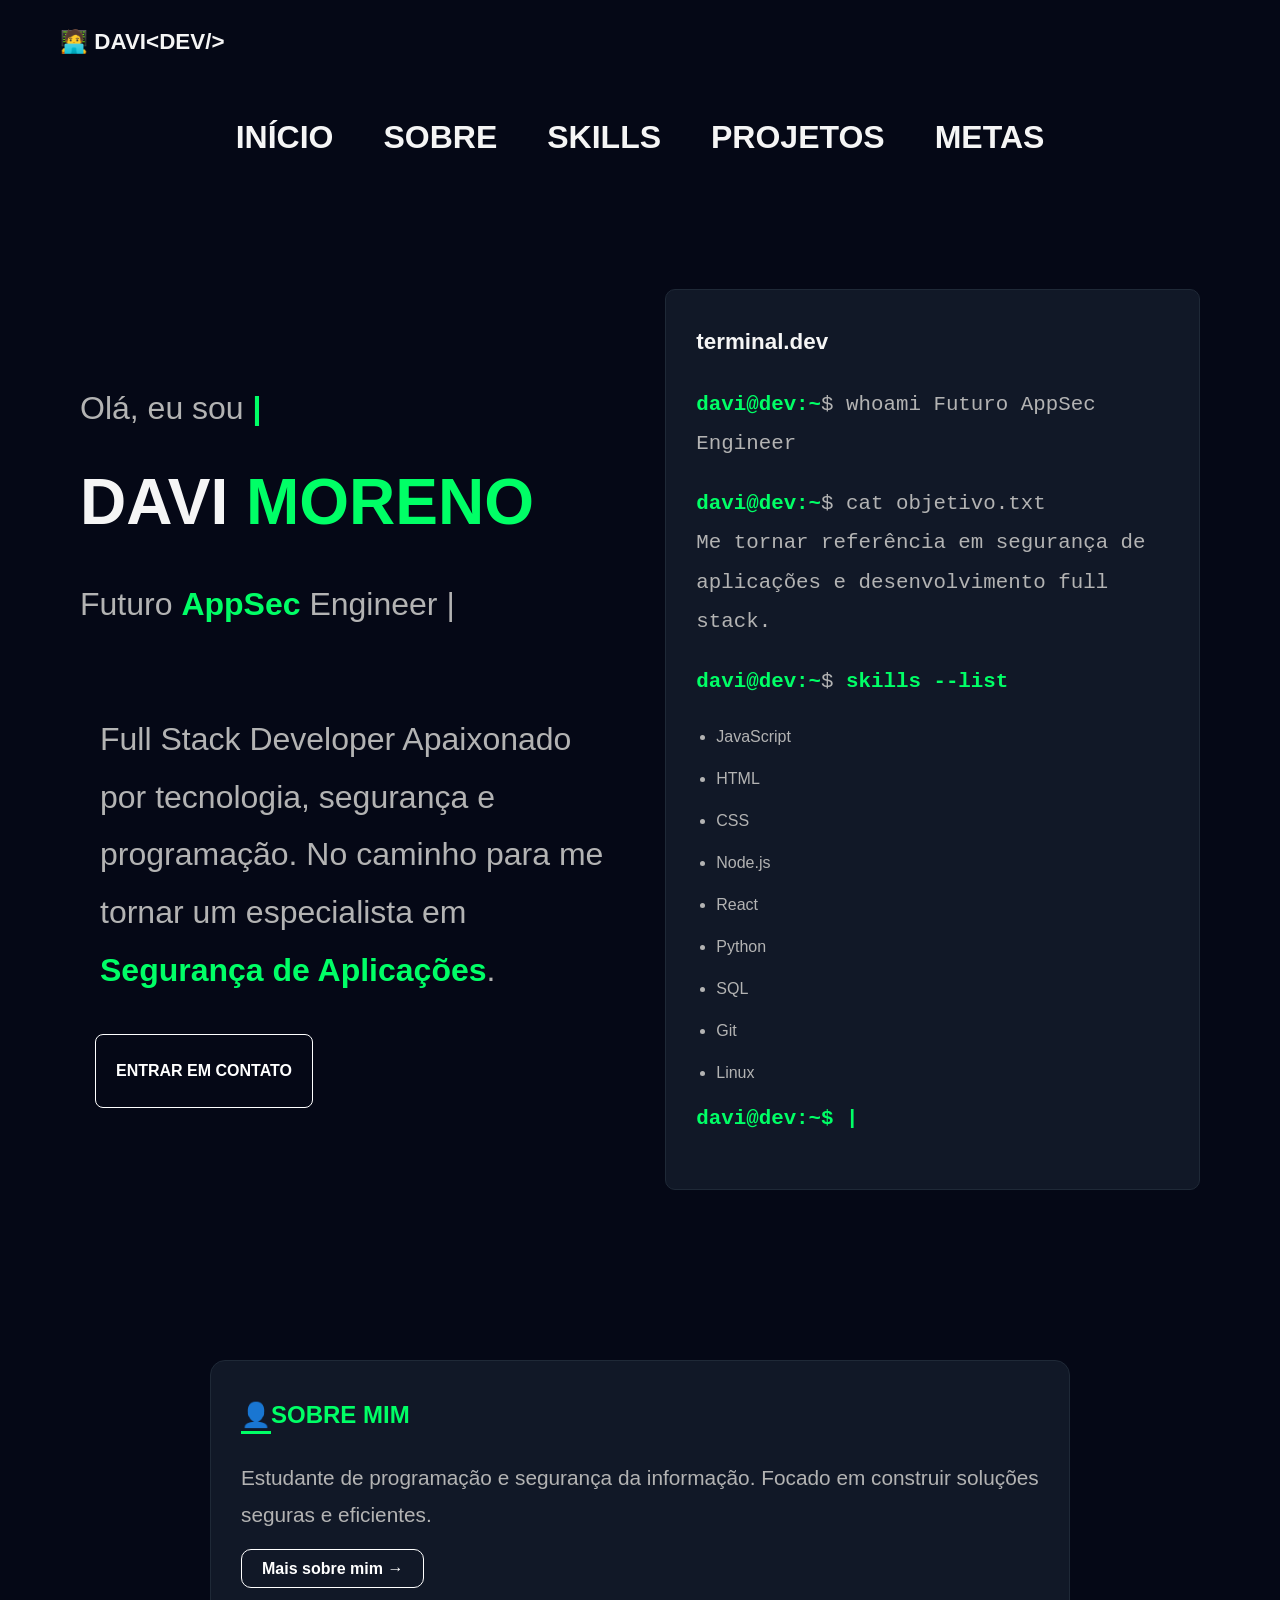
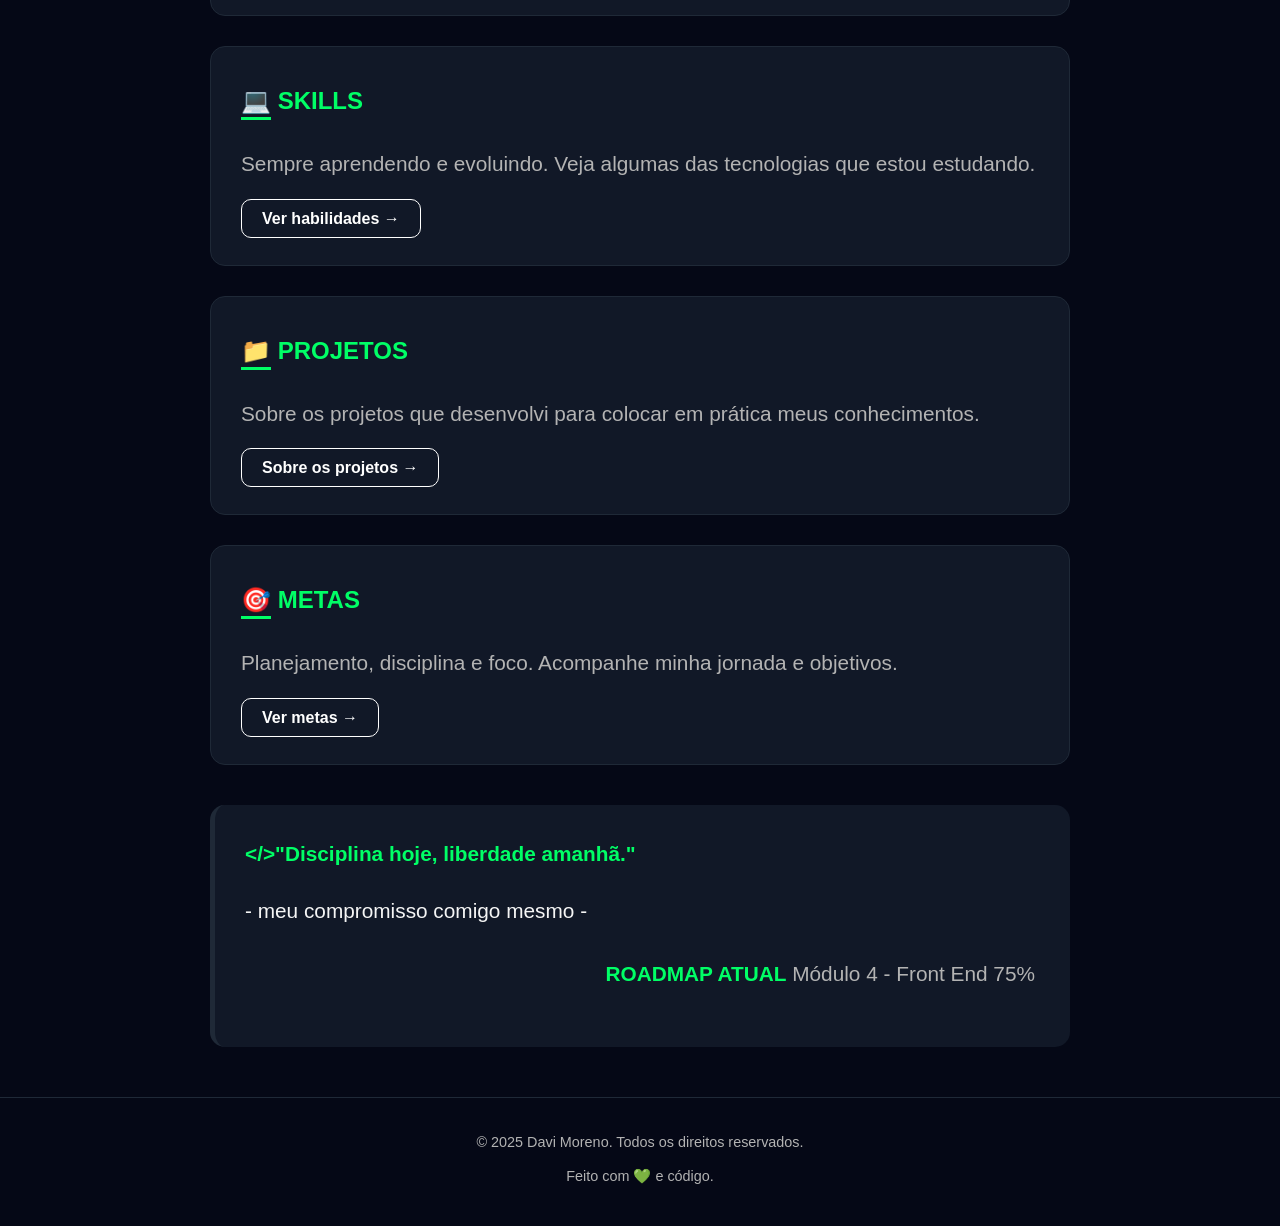
==== pages/index.html @ eac209fa "pagina para telas grandes em 80%" ====
<!DOCTYPE html>
<html lang="pt-br">

<head>
    <meta charset="UTF-8">
    <meta name="viewport" content="width=device-width, initial-scale=1.0">
    <title>Meu Site Pessoal | Davi Moreno</title>


    <link rel="stylesheet" href="../style/styles.css">
    <link rel="stylesheet" href="../style/index.css">
    <link rel="stylesheet" href="../style/media-querys.css">


</head>

<body>
    <header>
        <h3 id="txt-canto"> 🧑‍💻 DAVI&lt;DEV/&gt;</h3>

        <nav id="menu">
            <a href="#inicio">INÍCIO</a>
            <a href="#sobre">SOBRE</a>
            <a href="#skills">SKILLS</a>
            <a href="#projetos">PROJETOS</a>
            <a href="#metas">METAS</a>

        </nav>

        <div class="hero">

            <section id="apresentacao">
                <p class="para2">Olá, eu sou <span class="cursor">|</span></p>
                <h1>DAVI <strong>MORENO</strong></h1>

                <p class="para3">Futuro <strong>AppSec</strong> Engineer |</p>

                <p class="subtitulo"> <br> Full Stack Developer Apaixonado por tecnologia, segurança e programação.
                    No caminho para me tornar um especialista em
                    <strong>Segurança de Aplicações</strong>.
                </p>

                <a href="contato.html" id="btn-contato" class="btn">ENTRAR EM CONTATO</a>

            </section>



            <section id="terminal">

                <h3 id="inicio">terminal.dev</h3>


                <p>
                    <strong>davi@dev:~</strong>$ whoami
                    Futuro AppSec Engineer
                </p>


                <p>
                    <strong>davi@dev:~</strong>$ cat objetivo.txt
                    <br>
                    Me tornar referência em segurança de aplicações
                    e desenvolvimento full stack.
                </p>


                <p>
                    <strong>davi@dev:~</strong>$<strong> skills --list</strong>
                </p>
                <ul>

                    <li> JavaScript</li>
                    <li>HTML</li>
                    <li>CSS</li>
                    <li>Node.js</li>
                    <li>React</li>
                    <li>Python</li>
                    <li>SQL</li>
                    <li>Git</li>
                    <li>Linux</li>

                </ul>

                <p>
                    <strong>davi@dev:~$ </strong><span class="cursor">|</span>
                </p>

            </section>

        </div>

    </header>

    <main>
        <section class="cards" id="sobre">
            <h2> <span class="emoji">👤</span>SOBRE MIM</h2>

            <p>
                Estudante de programação e
                segurança da informação.
                Focado em construir soluções
                seguras e eficientes.
            </p>

            <a href="sobre-mim.html">Mais sobre mim →</a>

        </section>


        <section class="cards" id="skills">
            <h2> <span class="emoji">💻</span> SKILLS</h2>

            <p>
                Sempre aprendendo e evoluindo.
                Veja algumas das tecnologias
                que estou estudando.
            </p>

            <a href="habilidades.html">Ver habilidades →</a>

        </section>


        <section class="cards" id="projetos">
            <h2> <span class="emoji">📁</span> PROJETOS</h2>

            <p>
                Sobre os projetos que desenvolvi para
                colocar em prática meus
                conhecimentos.
            </p>

            <a href="projetos.html">Sobre os projetos →</a>

        </section>


        <section class="cards" id="metas">
            <h2> <span class="emoji">🎯</span> METAS</h2>

            <p>
                Planejamento, disciplina e foco.
                Acompanhe minha jornada
                e objetivos.
            </p>

            <a href="metas.html">Ver metas →</a>
        </section>


        <aside>
            <p>
                <strong> &lt;/&gt;"Disciplina hoje, liberdade amanhã."</strong> <br>
            </p>

            <p>
                - meu compromisso comigo mesmo -
            </p>

            <p class="direita">
                <strong>ROADMAP ATUAL</strong>
                Módulo 4 - Front End
                75%
            </p>
        </aside>

    </main>

    <footer>


        <p>© 2025 Davi Moreno. Todos os direitos reservados.</p>

        <p>Feito com 💚 e código.</p>

    </footer>

    <script src="script.js"></script>
</body>

</html>
---- style/styles.css ----
@charset "UTF-8";



:root {

    --bg-main: #050816;
    --bg-secondary: #0D1117;
    --card-bg: #111827;

    --green-primary: #00FF66;
    --green-hover: #39FF14;
    --green-soft: #00CC55;

    --text-white: #F5F5F5;
    --text-gray: #B3B3B3;
    --text-dark: #6B7280;

    --border-color: #1F2937;

    --font-title: 'Orbitron', sans-serif;
    --font-terminal: 'Share Tech Mono', monospace;
    --font-default: Arial, Helvetica, sans-serif;

}

* {
    margin: 0;
    padding: 0;
    box-sizing: border-box;
}

header {
    padding: 20px;
    max-width: 1200px;
    margin: 0 auto;
}

body {
  
    background-color: var(--bg-main);
    color: var(--text-white);
    font-family: var(--font-default);
    line-height: 2;

}

h3{
    margin-bottom:20px;
    font-size:1.4rem;
}

nav {
    display: flex;
    justify-content: center;
    gap: 50px;
    margin: 40px 0;
    flex-wrap: wrap;
}

nav a {
    font-family: var(--font-title);
    text-decoration: none;
    color: var(--text-white);
    font-weight: bold;
    font-size: 2rem;
    transition: .3s;
}

nav a:hover {
    color: white;

    text-decoration: underline;
    text-underline-offset: 8px;
    text-decoration-thickness: 3px;
    text-decoration-color: var(--green-primary);
}




p {
    font-size: 1.3em;
}

header p {
    color: var(--text-gray);
    font-size: 1.3em;

    margin-bottom: 20px;
}

header h1 {
    font-family: var(--font-title);
    font-size: 4em;
    color: var(--text-white);
}

header strong {
    color: var(--green-primary);
}

#txt-canto:hover {
    color: var(--green-primary);
}

#menu-btn {
    display: none;

    background: none;
    border: none;

    color: var(--text-white);
    font-size: 2rem;

    cursor: pointer;
}

.cards {
  
    background-color: var(--card-bg);
    border: 1px solid var(--border-color);
    border-radius: 15px;
    padding: 30px;
    margin-bottom: 30px;
    transition: 0.3s;
}

.cards:hover {
    box-shadow: 0 0 15px rgba(0, 255, 102, 0.3);
}

.pg2 {
    color: var(--green-primary);
}

.listapg2 {
    color: var(--text-gray);
    padding-left: 20px;
    font-size: 1.1em;
}

.lista-projetos {
    padding-left: 0px;
    font-size: 1.1em;
    list-style-type: none;
}

.lista-projetos li::before {
    content: "✓";
    color: var(--green-primary);
    margin-right: 10px;
}


.il-lista {
    padding-left: 0px;
    font-size: 1.1em;
    list-style-type: none;
}

.il-lista li::before {
    content: "⏳";
    color: var(--green-primary);
    margin-right: 0px;
}

.subtitulo {
    color: var(--text-gray);
    font-size: 1.5em;
}

.emoji {

    text-decoration: underline;

    text-underline-offset: 8px;
    text-decoration-thickness: 3px;
    text-decoration-color: var(--green-primary);
}

.direita {
    text-align: right;
    color: var(--text-gray);
    padding: 5px;
}

.btn {
    padding: 14px 30px;
    margin-bottom: 20px;

    border: none;
    border-radius: 8px;
    text-decoration: none;

    background-color: transparent;
    color: white;
    border: 1px solid white;
    font-weight: bold;
    cursor: pointer;
    transition: 0.3s;
    display: inline-block;
}

.cursor {
    color: var(--green-primary);
    font-weight: bolder;
}

.btn:hover {
    transform: translateY(-5px);

    box-shadow: 0 0 15px var(--green-primary);

    color: var(--green-primary);
}

.grafico {
    margin-bottom: 25px;
}

.grafico p {
    display: flex;
    justify-content: space-between;
    margin-bottom: 8px;
}

.barrahtml {

    width: 100%;

    height: 12px;

    background-color: #1F2937;

    border-radius: 20px;

    overflow: hidden;
}

.barrajs {

    width: 100%;

    height: 12px;

    background-color: #1F2937;

    border-radius: 20px;

    overflow: hidden;
}

.barragit {

    width: 100%;

    height: 12px;

    background-color: #1F2937;

    border-radius: 20px;

    overflow: hidden;
}

.barracss {

    width: 100%;

    height: 12px;

    background-color: #1F2937;

    border-radius: 20px;

    overflow: hidden;
}

.barrahtml-progresso {

    height: 100%;

    background-color: var(--green-primary);

    border-radius: 20px;

    width: 70%;
}

.barrajs-progresso {

    height: 100%;

    background-color: var(--green-primary);

    border-radius: 20px;

    width: 15%;
}

.barragit-progresso {

    height: 100%;

    background-color: var(--green-primary);

    border-radius: 20px;

    width: 35%;
}

.barracss-progresso {

    height: 100%;

    background-color: var(--green-primary);

    border-radius: 20px;

    width: 60%;
}

.number {
    color: var(--text-white);

}


section h2 {
    font-family: var(--font-title);
    color: var(--green-primary);
    margin-bottom: 20px;
}

section p {
    color: var(--text-gray);
    margin-bottom: 20px;
    line-height: 1.8;
}

section a {
    color: white;
    text-decoration: none;
    font-weight: bold;
    transition: 0.3s;

    border: 1px solid var(--green-primary);
    padding: 10px 20px;
    border-radius: 10px;
    border-color: white;
}

section a:hover {
    background-color: var(--green-primary);
    color: var(--bg-main);
}

aside {
    background-color: var(--card-bg);
    border-left: 5px solid var(--border-color);
    border-radius: 15px;
    padding: 30px;
    margin-top: 40px;
}

aside p {
    margin-bottom: 20px;
    line-height: 1.8;
}

aside strong {
    color: var(--green-primary);
}

footer {

    text-align: center;

    padding: 30px;

    border-top: 1px solid var(--border-color);

    margin-top: 30px;
}

footer p {

    font-size: 0.9em;
    color: var(--text-gray);

    margin-bottom: 5px;
}

aside:hover {
    box-shadow: 0 0 15px rgba(0, 255, 102, 0.3);
}

main {
    max-width: 900px;
    margin: auto;
    padding: 20px;
}

img {
    max-width: 100%;
}
---- style/index.css ----
@charset "UTF-8";

* {
    margin: 0;
    padding: 0;
    box-sizing: border-box;
}


.para2 {
    margin: 0px;
    font-size: 2rem;
    padding: 0px;
}

.para3 {
    margin-top: 10px;

    font-size: 2rem;
    padding: 0px;
}

#apresentacao h1 {
    font-size: 4rem;
    padding: 0px;
}

.subtitulo {
    padding-left: 20px;
    margin-top: 0px;

    font-size: 2rem;
    color: var(--text-gray);

}

#btn-contato {
    padding: 20px;
    align-items: center;
    margin: 15px 0px 0px 15px;
}

.hero {
    max-width: 1200px;
    margin: 60px auto;
    padding: 20px;

    display: flex;
    justify-content: space-between;
    align-items: center;
    gap: 60px;
}

#apresentacao{
    flex:1;
}

#terminal{
    flex:0.9;
}


#terminal {
    position: block;
    background-color: var(--card-bg);
    border: 1px solid var(--border-color);

    border-radius: 10px;
    padding: 30px;

    margin-top: 40px;
    margin-bottom: 50px;

}

#terminal:hover {
    box-shadow: 0 0 15px rgba(0, 255, 102, 0.3);
}

#terminal p {
    font-family: var(--font-terminal);
    margin-bottom: 20px;
    line-height: 1.9;
}

#terminal strong {
    color: var(--green-primary);
}

#terminal ul {
    margin-left: 20px;
}

#terminal li {
    margin-bottom: 10px;

    color: var(--text-gray);
}
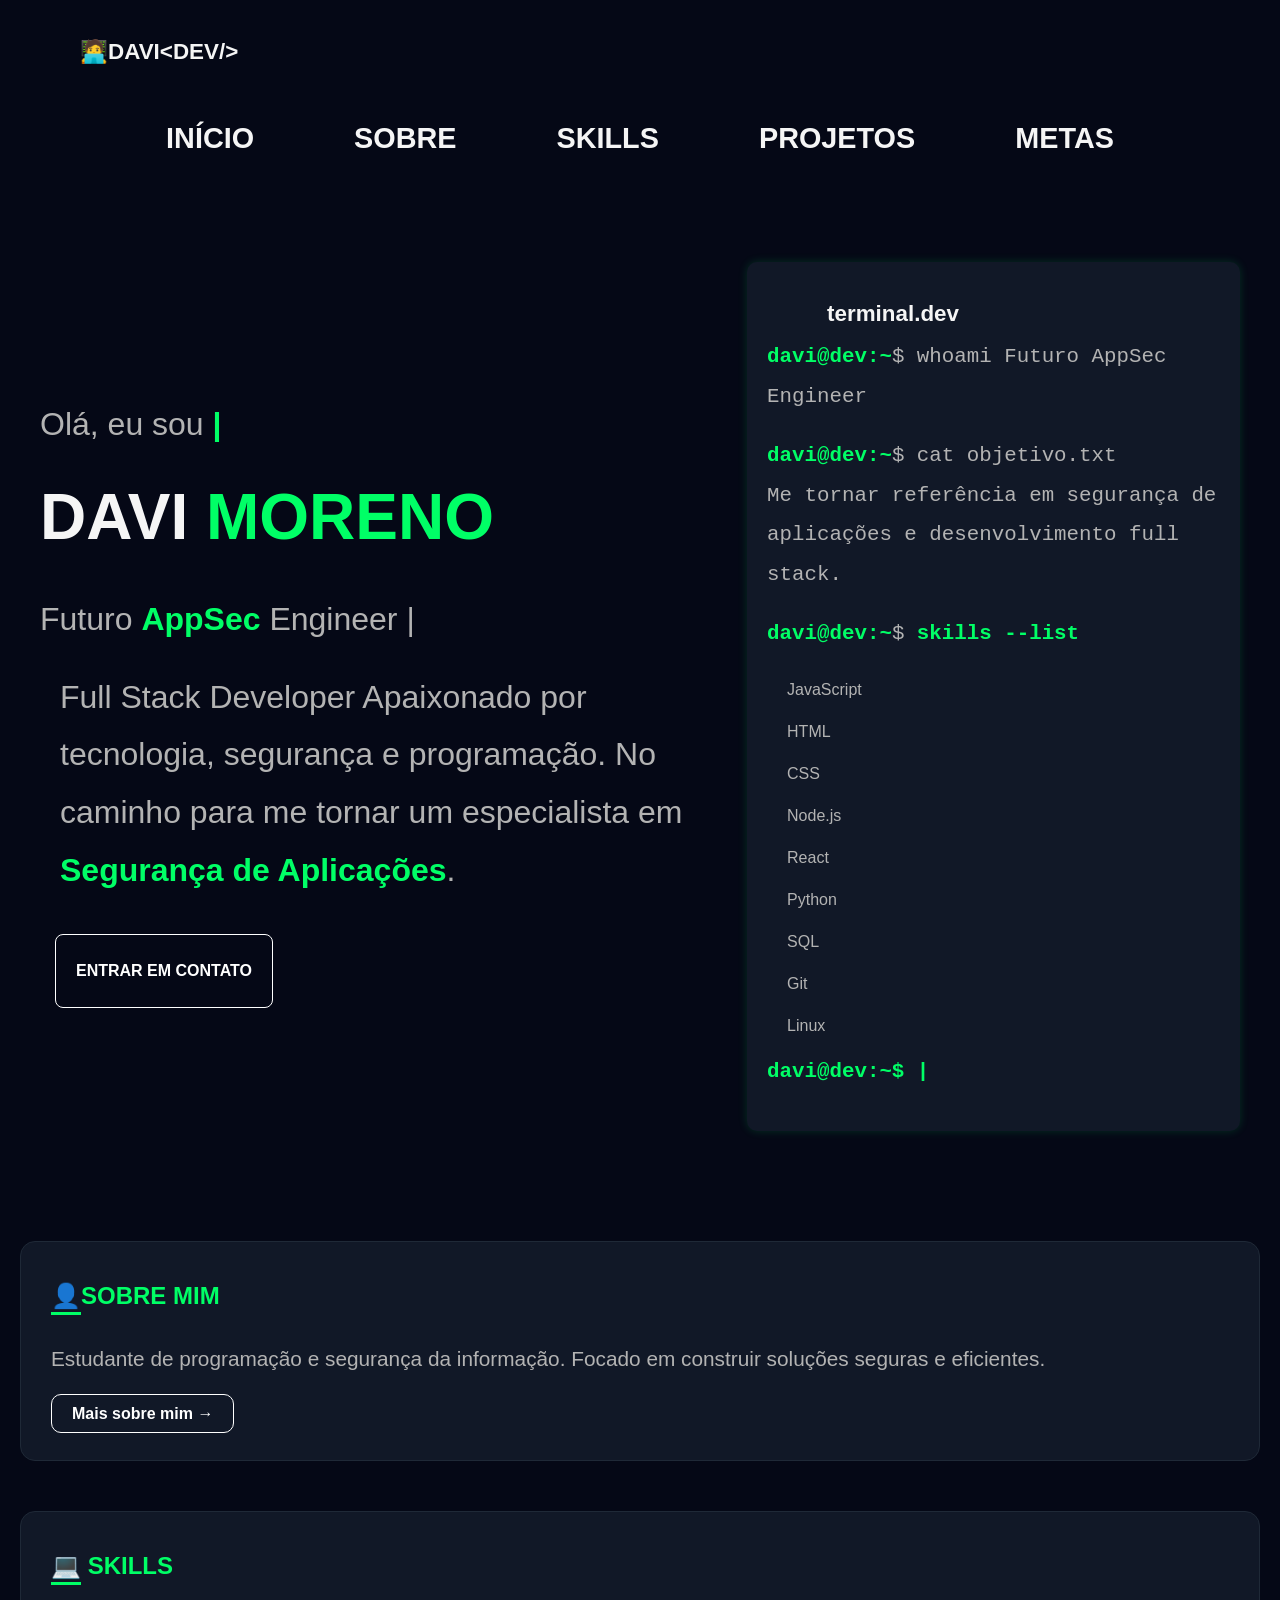
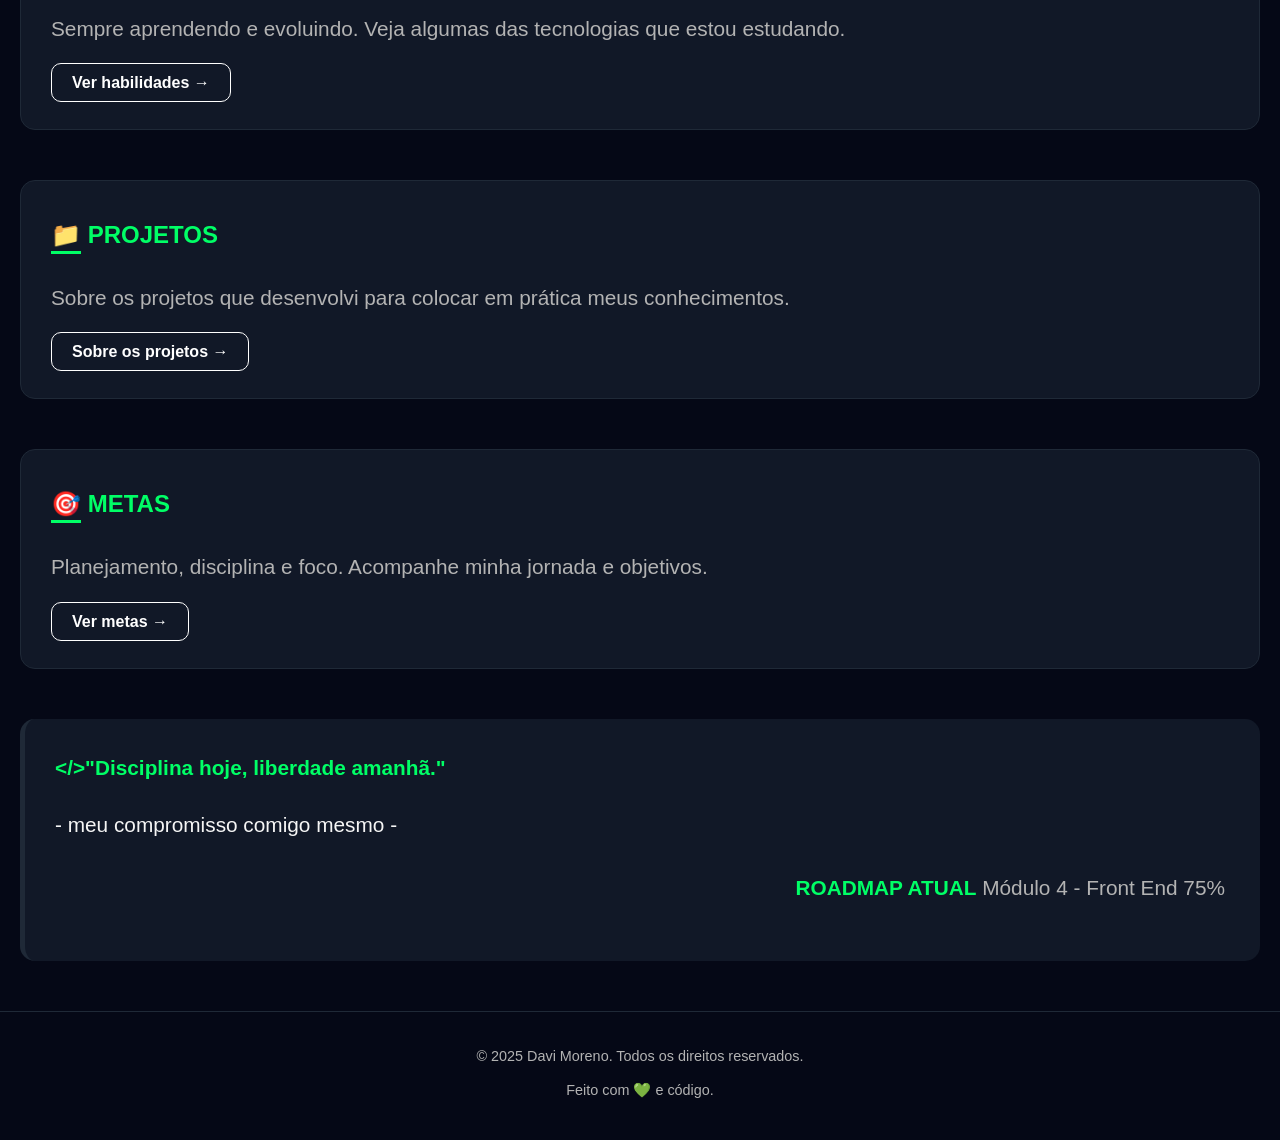
==== commit ad109408: "atualizações no css" ====
--- a/pages/index.html
+++ b/pages/index.html
@@ -16,7 +16,7 @@
 
 <body>
     <header>
-        <h3 id="txt-canto"> 🧑‍💻 DAVI&lt;DEV/&gt;</h3>
+        <h3 id="txt-canto">🧑‍💻DAVI&lt;DEV/&gt;</h3>
 
         <nav id="menu">
             <a href="#inicio">INÍCIO</a>
@@ -35,7 +35,7 @@
 
                 <p class="para3">Futuro <strong>AppSec</strong> Engineer |</p>
 
-                <p class="subtitulo"> <br> Full Stack Developer Apaixonado por tecnologia, segurança e programação.
+                <p class="subtitulo"> Full Stack Developer Apaixonado por tecnologia, segurança e programação.
                     No caminho para me tornar um especialista em
                     <strong>Segurança de Aplicações</strong>.
                 </p>
@@ -93,78 +93,78 @@
     </header>
 
     <main>
-        <section class="cards" id="sobre">
-            <h2> <span class="emoji">👤</span>SOBRE MIM</h2>
 
-            <p>
-                Estudante de programação e
-                segurança da informação.
-                Focado em construir soluções
-                seguras e eficientes.
-            </p>
+            <section class="cards" id="sobre">
+                <h2> <span class="emoji">👤</span>SOBRE MIM</h2>
 
-            <a href="sobre-mim.html">Mais sobre mim →</a>
+                <p>
+                    Estudante de programação e
+                    segurança da informação.
+                    Focado em construir soluções
+                    seguras e eficientes.
+                </p>
 
-        </section>
+                <a href="sobre-mim.html">Mais sobre mim →</a>
+
+            </section>
 
 
-        <section class="cards" id="skills">
-            <h2> <span class="emoji">💻</span> SKILLS</h2>
+            <section class="cards" id="skills">
+                <h2> <span class="emoji">💻</span> SKILLS</h2>
 
-            <p>
-                Sempre aprendendo e evoluindo.
-                Veja algumas das tecnologias
-                que estou estudando.
-            </p>
+                <p>
+                    Sempre aprendendo e evoluindo.
+                    Veja algumas das tecnologias
+                    que estou estudando.
+                </p>
 
-            <a href="habilidades.html">Ver habilidades →</a>
+                <a href="habilidades.html">Ver habilidades →</a>
 
-        </section>
+            </section>
 
 
-        <section class="cards" id="projetos">
-            <h2> <span class="emoji">📁</span> PROJETOS</h2>
+            <section class="cards" id="projetos">
+                <h2> <span class="emoji">📁</span> PROJETOS</h2>
 
-            <p>
-                Sobre os projetos que desenvolvi para
-                colocar em prática meus
-                conhecimentos.
-            </p>
+                <p>
+                    Sobre os projetos que desenvolvi para
+                    colocar em prática meus
+                    conhecimentos.
+                </p>
 
-            <a href="projetos.html">Sobre os projetos →</a>
+                <a href="projetos.html">Sobre os projetos →</a>
 
-        </section>
+            </section>
 
 
-        <section class="cards" id="metas">
-            <h2> <span class="emoji">🎯</span> METAS</h2>
+            <section class="cards" id="metas">
+                <h2> <span class="emoji">🎯</span> METAS</h2>
 
-            <p>
-                Planejamento, disciplina e foco.
-                Acompanhe minha jornada
-                e objetivos.
-            </p>
+                <p>
+                    Planejamento, disciplina e foco.
+                    Acompanhe minha jornada
+                    e objetivos.
+                </p>
 
-            <a href="metas.html">Ver metas →</a>
-        </section>
+                <a href="metas.html">Ver metas →</a>
+            </section>
 
 
-        <aside>
-            <p>
-                <strong> &lt;/&gt;"Disciplina hoje, liberdade amanhã."</strong> <br>
-            </p>
+            <aside>
+                <p>
+                    <strong> &lt;/&gt;"Disciplina hoje, liberdade amanhã."</strong> <br>
+                </p>
 
-            <p>
-                - meu compromisso comigo mesmo -
-            </p>
+                <p>
+                    - meu compromisso comigo mesmo -
+                </p>
 
-            <p class="direita">
-                <strong>ROADMAP ATUAL</strong>
-                Módulo 4 - Front End
-                75%
-            </p>
-        </aside>
-
+                <p class="direita">
+                    <strong>ROADMAP ATUAL</strong>
+                    Módulo 4 - Front End
+                    75%
+                </p>
+            </aside>
     </main>
 
     <footer>
--- a/style/styles.css
+++ b/style/styles.css
@@ -27,12 +27,15 @@
 * {
     margin: 0;
     padding: 0;
-    box-sizing: border-box;
-}
-
+   
+}
+
+ul{
+    list-style: none;
+}
 header {
     padding: 20px;
-    max-width: 1200px;
+    max-width: 1600px;
     margin: 0 auto;
 }
 
@@ -45,16 +48,18 @@
 
 }
 
+
 h3{
-    margin-bottom:20px;
-    font-size:1.4rem;
+    margin:10px 0px 0px 60px ;
+    font-size: 1.4rem;
+    font-weight: bolder;
 }
 
 nav {
     display: flex;
     justify-content: center;
     gap: 50px;
-    margin: 40px 0;
+    margin: 30px 0;
     flex-wrap: wrap;
 }
 
@@ -63,8 +68,9 @@
     text-decoration: none;
     color: var(--text-white);
     font-weight: bold;
-    font-size: 2rem;
+    font-size: 1.8rem;
     transition: .3s;
+    padding: 5px 25px;
 }
 
 nav a:hover {
@@ -76,13 +82,16 @@
     text-decoration-color: var(--green-primary);
 }
 
-
-
-
 p {
     font-size: 1.3em;
 }
 
+main {
+    max-width: 1600px;
+    margin:0 auto;
+    padding: 20px;
+}
+
 header p {
     color: var(--text-gray);
     font-size: 1.3em;
@@ -92,7 +101,7 @@
 
 header h1 {
     font-family: var(--font-title);
-    font-size: 4em;
+    font-size: 4rem;
     color: var(--text-white);
 }
 
@@ -117,12 +126,13 @@
 }
 
 .cards {
-  
+    align-items: center;
+   position: block;
     background-color: var(--card-bg);
     border: 1px solid var(--border-color);
     border-radius: 15px;
     padding: 30px;
-    margin-bottom: 30px;
+    margin-bottom: 50px;
     transition: 0.3s;
 }
 
@@ -215,117 +225,6 @@
     color: var(--green-primary);
 }
 
-.grafico {
-    margin-bottom: 25px;
-}
-
-.grafico p {
-    display: flex;
-    justify-content: space-between;
-    margin-bottom: 8px;
-}
-
-.barrahtml {
-
-    width: 100%;
-
-    height: 12px;
-
-    background-color: #1F2937;
-
-    border-radius: 20px;
-
-    overflow: hidden;
-}
-
-.barrajs {
-
-    width: 100%;
-
-    height: 12px;
-
-    background-color: #1F2937;
-
-    border-radius: 20px;
-
-    overflow: hidden;
-}
-
-.barragit {
-
-    width: 100%;
-
-    height: 12px;
-
-    background-color: #1F2937;
-
-    border-radius: 20px;
-
-    overflow: hidden;
-}
-
-.barracss {
-
-    width: 100%;
-
-    height: 12px;
-
-    background-color: #1F2937;
-
-    border-radius: 20px;
-
-    overflow: hidden;
-}
-
-.barrahtml-progresso {
-
-    height: 100%;
-
-    background-color: var(--green-primary);
-
-    border-radius: 20px;
-
-    width: 70%;
-}
-
-.barrajs-progresso {
-
-    height: 100%;
-
-    background-color: var(--green-primary);
-
-    border-radius: 20px;
-
-    width: 15%;
-}
-
-.barragit-progresso {
-
-    height: 100%;
-
-    background-color: var(--green-primary);
-
-    border-radius: 20px;
-
-    width: 35%;
-}
-
-.barracss-progresso {
-
-    height: 100%;
-
-    background-color: var(--green-primary);
-
-    border-radius: 20px;
-
-    width: 60%;
-}
-
-.number {
-    color: var(--text-white);
-
-}
-
 
 section h2 {
     font-family: var(--font-title);
@@ -395,13 +294,3 @@
 aside:hover {
     box-shadow: 0 0 15px rgba(0, 255, 102, 0.3);
 }
-
-main {
-    max-width: 900px;
-    margin: auto;
-    padding: 20px;
-}
-
-img {
-    max-width: 100%;
-}
--- a/style/index.css
+++ b/style/index.css
@@ -40,10 +40,16 @@
     margin: 15px 0px 0px 15px;
 }
 
+#btn-contato:hover {
+    background-color: var(--green-primary);
+    color: var(--border-color);
+}
+
 .hero {
-    max-width: 1200px;
-    margin: 60px auto;
+    max-width: 1600px;
+
     padding: 20px;
+    margin-top: 10px;
 
     display: flex;
     justify-content: space-between;
@@ -51,25 +57,25 @@
     gap: 60px;
 }
 
-#apresentacao{
-    flex:1;
+#apresentacao {
+    flex: 1;
 }
 
-#terminal{
-    flex:0.9;
+#terminal {
+    flex: 0.7;
 }
 
 
 #terminal {
     position: block;
     background-color: var(--card-bg);
-    border: 1px solid var(--border-color);
 
     border-radius: 10px;
-    padding: 30px;
+    padding: 20px;
 
     margin-top: 40px;
     margin-bottom: 50px;
+    box-shadow: 0 0 10px rgba(0, 255, 102, 0.16);
 
 }
 
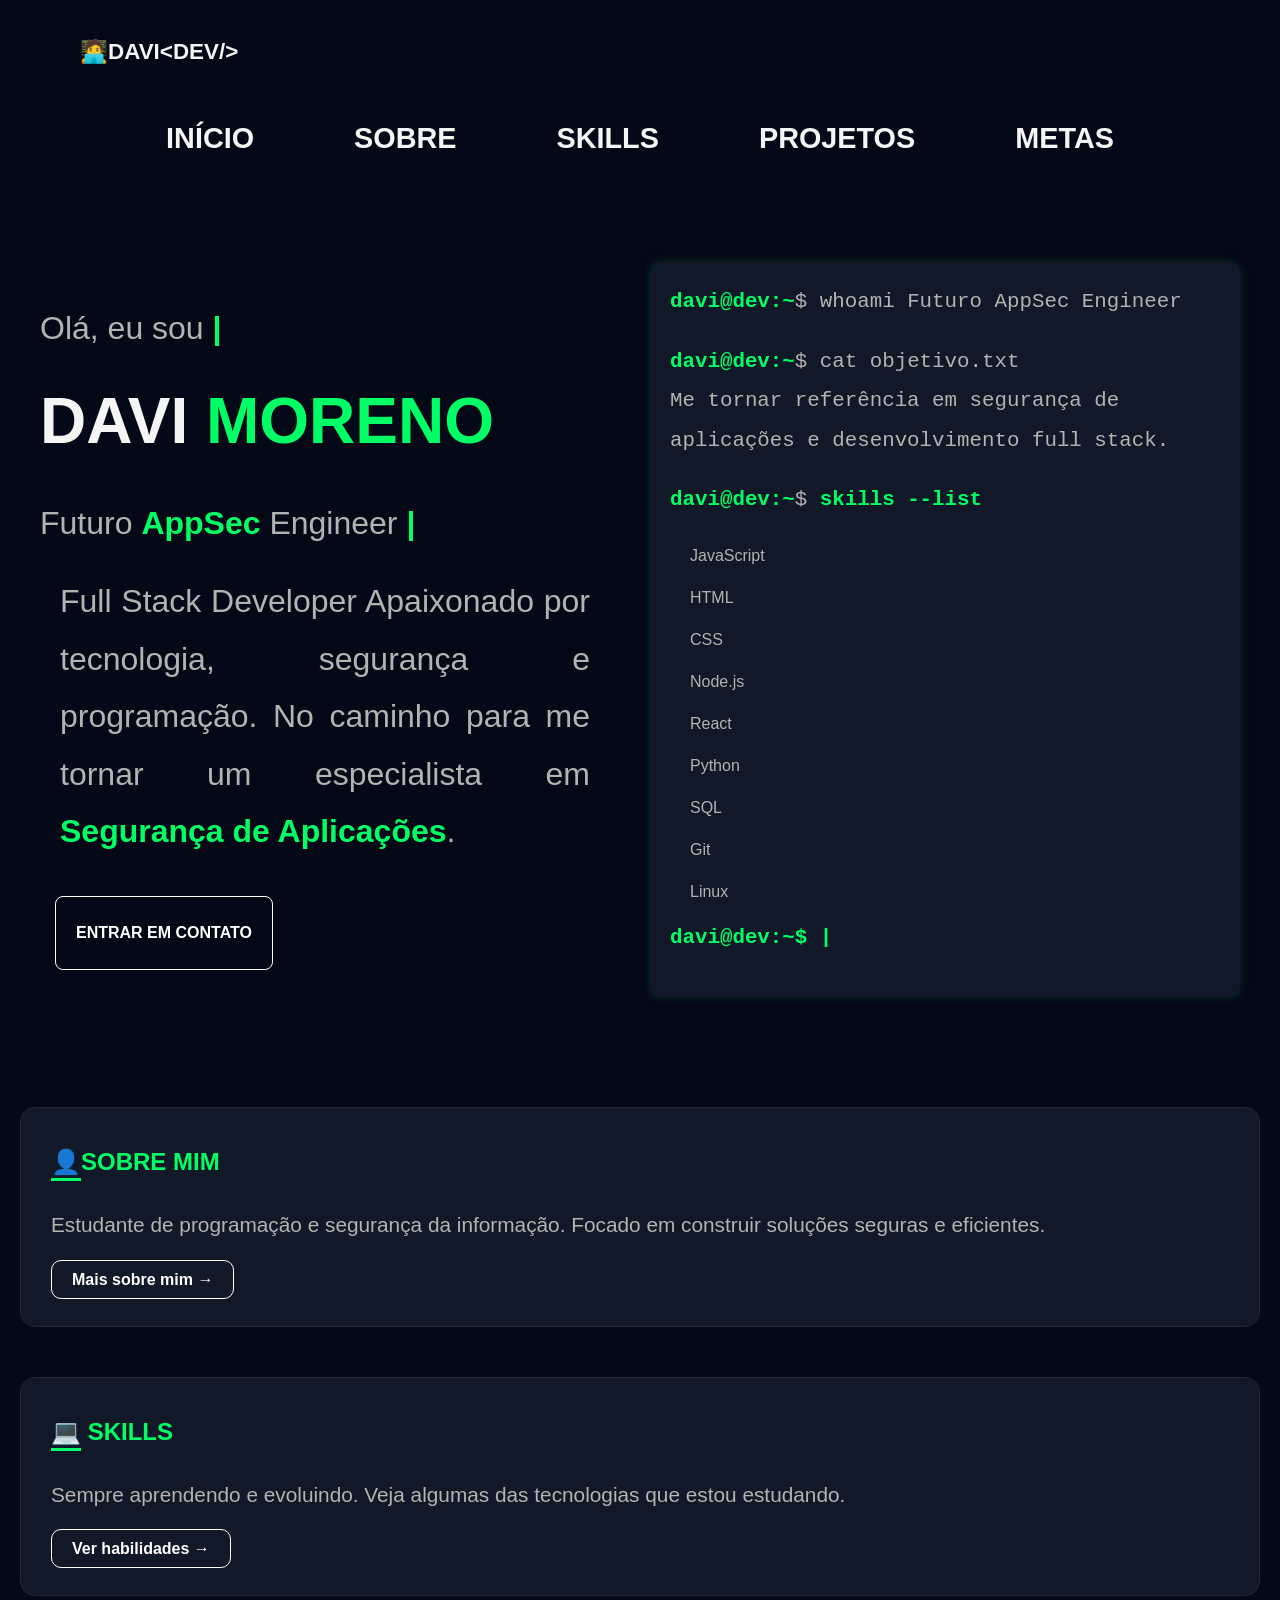
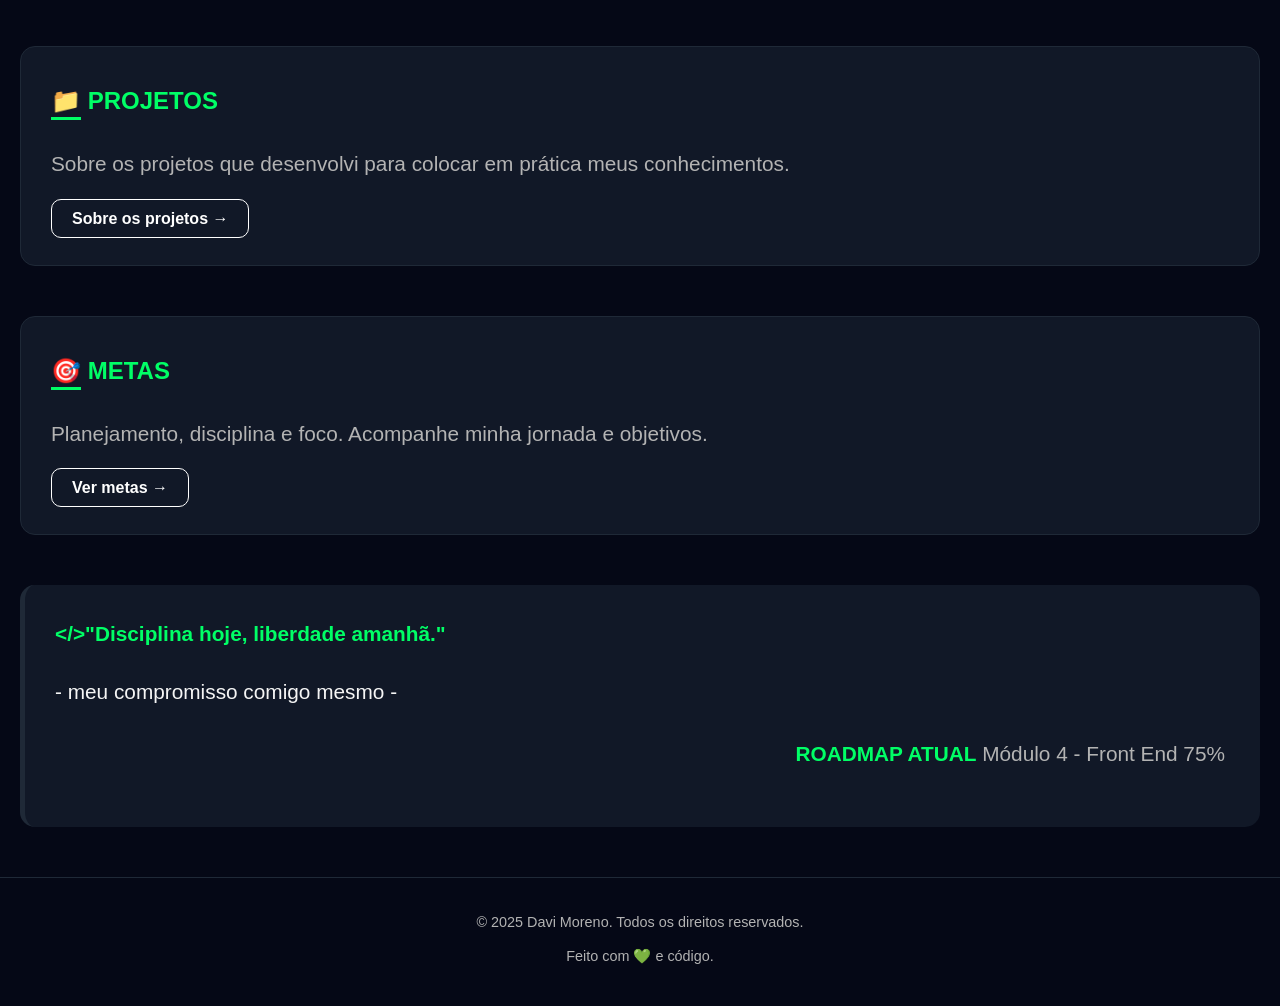
==== commit 47619aea: "atualização no media querys" ====
--- a/pages/index.html
+++ b/pages/index.html
@@ -33,7 +33,7 @@
                 <p class="para2">Olá, eu sou <span class="cursor">|</span></p>
                 <h1>DAVI <strong>MORENO</strong></h1>
 
-                <p class="para3">Futuro <strong>AppSec</strong> Engineer |</p>
+                <p class="para3">Futuro <strong>AppSec</strong> Engineer <span class="cursor">|</span></p>
 
                 <p class="subtitulo"> Full Stack Developer Apaixonado por tecnologia, segurança e programação.
                     No caminho para me tornar um especialista em
@@ -47,9 +47,6 @@
 
 
             <section id="terminal">
-
-                <h3 id="inicio">terminal.dev</h3>
-
 
                 <p>
                     <strong>davi@dev:~</strong>$ whoami
--- a/style/index.css
+++ b/style/index.css
@@ -59,10 +59,11 @@
 
 #apresentacao {
     flex: 1;
+    text-align: justify;
 }
 
 #terminal {
-    flex: 0.7;
+    flex: 1;
 }
 
 
--- a/style/media-querys.css
+++ b/style/media-querys.css
@@ -0,0 +1,83 @@
+@charset "UTF-8";
+
+
+@media screen and (max-width: 1024px) {
+
+    #txt-canto {
+        font-size: 1.5rem;
+        margin-bottom: 15px;
+    }
+
+    #menu {
+        margin-bottom: 0px;
+        margin-top: 20px;
+        padding: 10px;
+        justify-content: space-evenly;
+    }
+
+    #menu>a {
+        padding: 0px;
+    }
+
+    /*TERMINAL*/
+
+    #terminal p {
+        text-align: justify;
+    }
+
+    /*HERO*/
+
+    .para2 {
+        font-size: 1.9rem;
+    }
+
+    #apresentacao h1 {
+        font-size: 4.2rem;
+    }
+
+    #apresentacao p {
+        font-size: 2rem;
+    }
+
+    #apresentacao a {
+        margin: 20px 0px 0px 40px;
+    }
+
+    .cards {
+        margin: 10px 20px 40px 20px;
+    }
+
+    .cards h2 {
+        font-size: 1.6rem;
+    }
+
+    .cards p {
+        font-size: 1.5rem;
+    }
+
+    .cards a {
+        font-size: 1.2rem;
+        padding: 15px;
+    }
+
+    footer p {
+        font-size: 1.3rem;
+        margin: 0px;
+    }
+
+    /* SOBRE MIM*/
+
+    .titulo-mim p {
+        margin-top: 0px;
+    }
+
+    /*SKILLS*/
+
+    .titulo-skills h1 {
+        margin-top: 0px;
+    }
+
+     .titulo-skills p {
+        margin-top: 0px;
+     }
+}
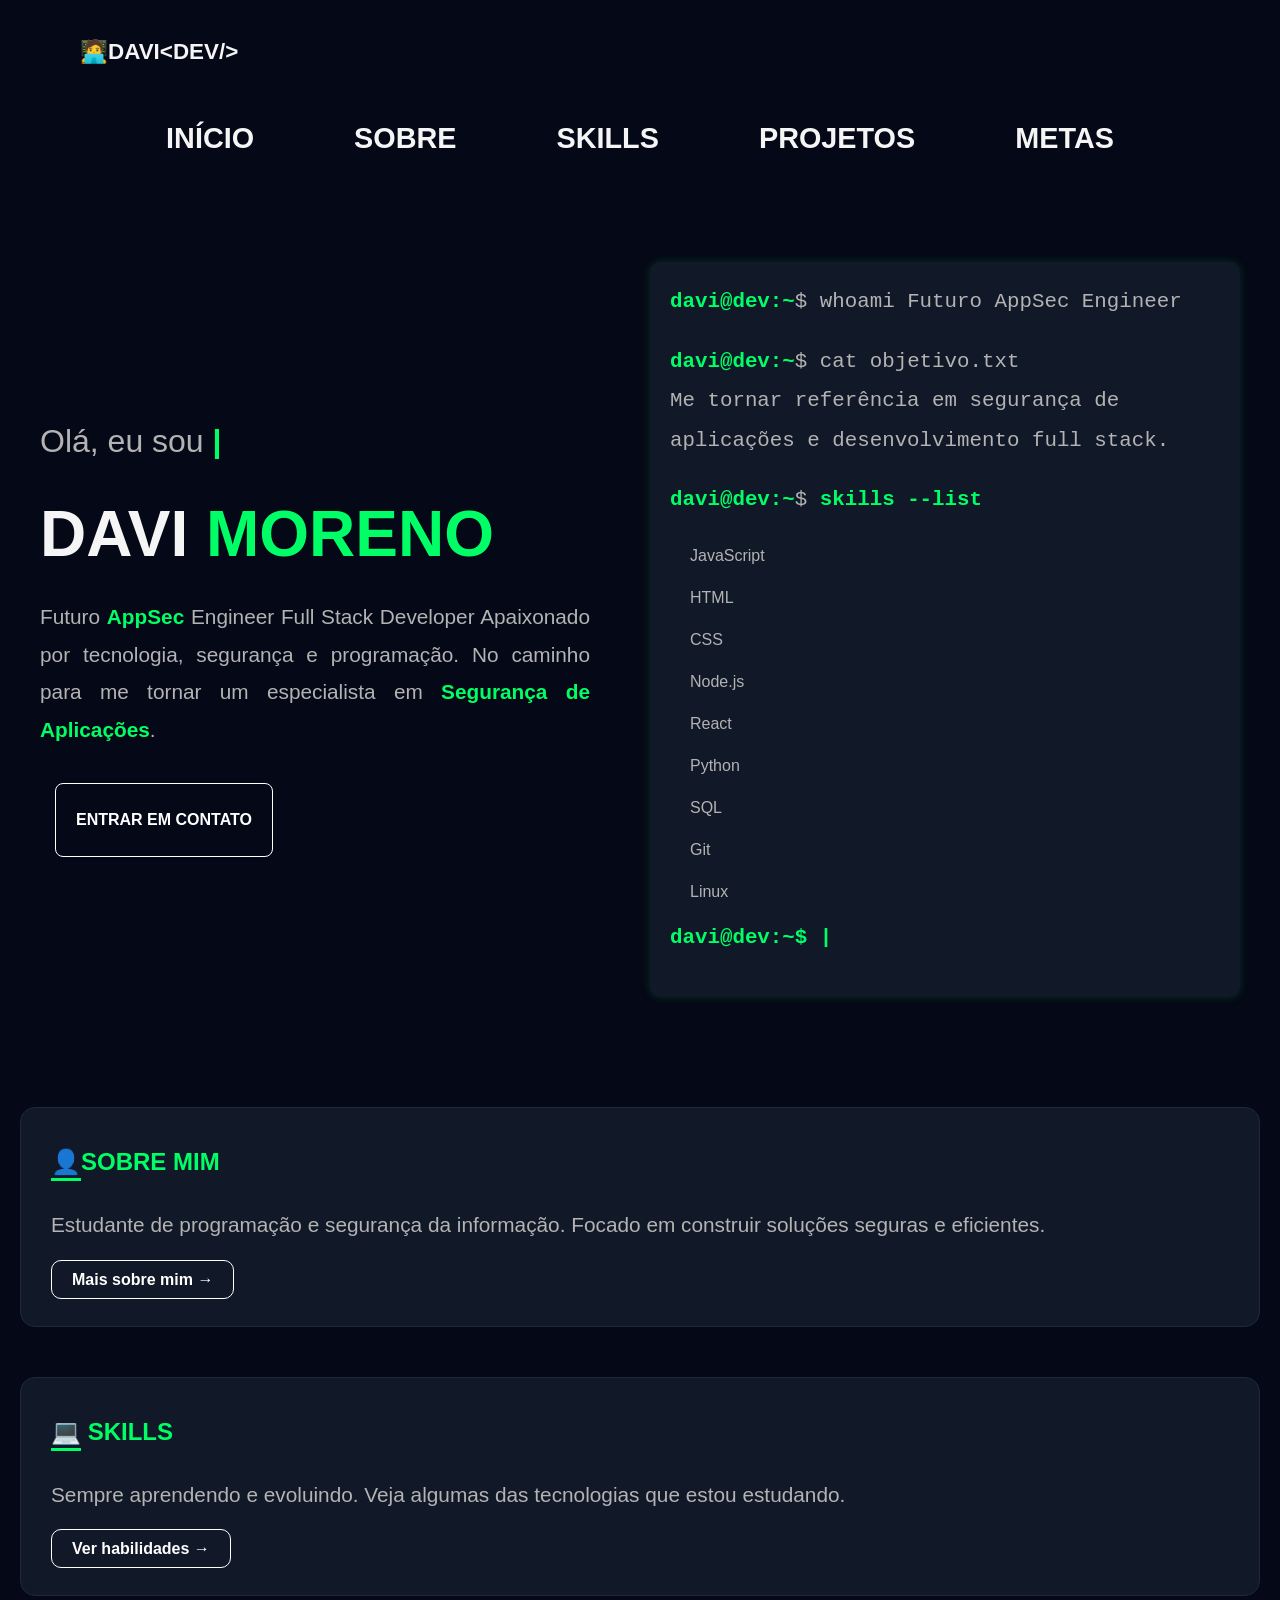
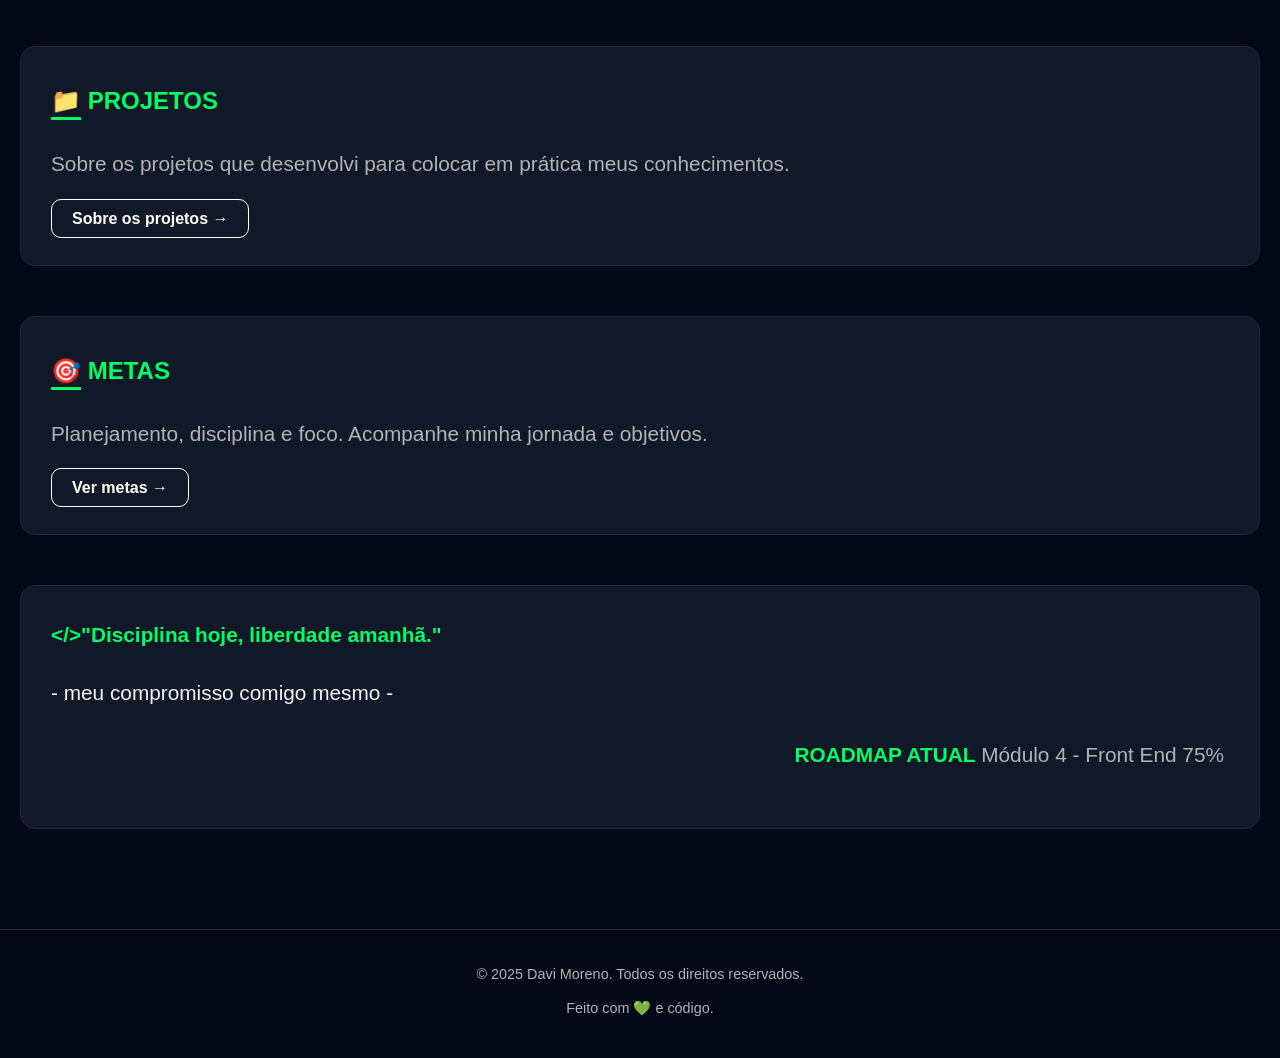
==== commit 4bc1cfb9: "media-query para tablets completo" ====
--- a/pages/index.html
+++ b/pages/index.html
@@ -16,6 +16,7 @@
 
 <body>
     <header>
+        <button id="menu-btn">☰</button>
         <h3 id="txt-canto">🧑‍💻DAVI&lt;DEV/&gt;</h3>
 
         <nav id="menu">
@@ -29,13 +30,12 @@
 
         <div class="hero">
 
-            <section id="apresentacao">
+            <section id="apresentacao" class="titulo-principal">
                 <p class="para2">Olá, eu sou <span class="cursor">|</span></p>
                 <h1>DAVI <strong>MORENO</strong></h1>
 
-                <p class="para3">Futuro <strong>AppSec</strong> Engineer <span class="cursor">|</span></p>
-
-                <p class="subtitulo"> Full Stack Developer Apaixonado por tecnologia, segurança e programação.
+                <p>Futuro <strong>AppSec</strong> Engineer Full Stack Developer Apaixonado
+                    por tecnologia, segurança e programação.
                     No caminho para me tornar um especialista em
                     <strong>Segurança de Aplicações</strong>.
                 </p>
@@ -91,77 +91,77 @@
 
     <main>
 
-            <section class="cards" id="sobre">
-                <h2> <span class="emoji">👤</span>SOBRE MIM</h2>
+        <section class="cards" id="sobre">
+            <h2> <span class="emoji">👤</span>SOBRE MIM</h2>
 
-                <p>
-                    Estudante de programação e
-                    segurança da informação.
-                    Focado em construir soluções
-                    seguras e eficientes.
-                </p>
+            <p>
+                Estudante de programação e
+                segurança da informação.
+                Focado em construir soluções
+                seguras e eficientes.
+            </p>
 
-                <a href="sobre-mim.html">Mais sobre mim →</a>
+            <a href="sobre-mim.html">Mais sobre mim →</a>
 
-            </section>
+        </section>
 
 
-            <section class="cards" id="skills">
-                <h2> <span class="emoji">💻</span> SKILLS</h2>
+        <section class="cards" id="skills">
+            <h2> <span class="emoji">💻</span> SKILLS</h2>
 
-                <p>
-                    Sempre aprendendo e evoluindo.
-                    Veja algumas das tecnologias
-                    que estou estudando.
-                </p>
+            <p>
+                Sempre aprendendo e evoluindo.
+                Veja algumas das tecnologias
+                que estou estudando.
+            </p>
 
-                <a href="habilidades.html">Ver habilidades →</a>
+            <a href="habilidades.html">Ver habilidades →</a>
 
-            </section>
+        </section>
 
 
-            <section class="cards" id="projetos">
-                <h2> <span class="emoji">📁</span> PROJETOS</h2>
+        <section class="cards" id="projetos">
+            <h2> <span class="emoji">📁</span> PROJETOS</h2>
 
-                <p>
-                    Sobre os projetos que desenvolvi para
-                    colocar em prática meus
-                    conhecimentos.
-                </p>
+            <p>
+                Sobre os projetos que desenvolvi para
+                colocar em prática meus
+                conhecimentos.
+            </p>
 
-                <a href="projetos.html">Sobre os projetos →</a>
+            <a href="projetos.html">Sobre os projetos →</a>
 
-            </section>
+        </section>
 
 
-            <section class="cards" id="metas">
-                <h2> <span class="emoji">🎯</span> METAS</h2>
+        <section class="cards" id="metas">
+            <h2> <span class="emoji">🎯</span> METAS</h2>
 
-                <p>
-                    Planejamento, disciplina e foco.
-                    Acompanhe minha jornada
-                    e objetivos.
-                </p>
+            <p>
+                Planejamento, disciplina e foco.
+                Acompanhe minha jornada
+                e objetivos.
+            </p>
 
-                <a href="metas.html">Ver metas →</a>
-            </section>
+            <a href="metas.html">Ver metas →</a>
+        </section>
 
 
-            <aside>
-                <p>
-                    <strong> &lt;/&gt;"Disciplina hoje, liberdade amanhã."</strong> <br>
-                </p>
+        <aside class="cards">
+            <p>
+                <strong> &lt;/&gt;"Disciplina hoje, liberdade amanhã."</strong> <br>
+            </p>
 
-                <p>
-                    - meu compromisso comigo mesmo -
-                </p>
+            <p>
+                - meu compromisso comigo mesmo -
+            </p>
 
-                <p class="direita">
-                    <strong>ROADMAP ATUAL</strong>
-                    Módulo 4 - Front End
-                    75%
-                </p>
-            </aside>
+            <p id="direita">
+                <strong>ROADMAP ATUAL</strong>
+                Módulo 4 - Front End
+                75%
+            </p>
+        </aside>
     </main>
 
     <footer>
--- a/style/styles.css
+++ b/style/styles.css
@@ -27,7 +27,7 @@
 * {
     margin: 0;
     padding: 0;
-   
+    box-sizing: border-box;
 }
 
 ul{
@@ -81,6 +81,13 @@
     text-decoration-thickness: 3px;
     text-decoration-color: var(--green-primary);
 }
+
+.subtitulo {
+    margin: 0px 0px 30px 60px;
+    color: var(--text-gray);
+    font-size: 1.5em;
+}
+
 
 p {
     font-size: 1.3em;
@@ -134,6 +141,7 @@
     padding: 30px;
     margin-bottom: 50px;
     transition: 0.3s;
+    text-align: justify;
 }
 
 .cards:hover {
@@ -175,11 +183,6 @@
     margin-right: 0px;
 }
 
-.subtitulo {
-    color: var(--text-gray);
-    font-size: 1.5em;
-}
-
 .emoji {
 
     text-decoration: underline;
@@ -189,11 +192,7 @@
     text-decoration-color: var(--green-primary);
 }
 
-.direita {
-    text-align: right;
-    color: var(--text-gray);
-    padding: 5px;
-}
+
 
 .btn {
     padding: 14px 30px;
--- a/style/index.css
+++ b/style/index.css
@@ -13,12 +13,6 @@
     padding: 0px;
 }
 
-.para3 {
-    margin-top: 10px;
-
-    font-size: 2rem;
-    padding: 0px;
-}
 
 #apresentacao h1 {
     font-size: 4rem;
@@ -26,7 +20,6 @@
 }
 
 .subtitulo {
-    padding-left: 20px;
     margin-top: 0px;
 
     font-size: 2rem;
@@ -102,4 +95,10 @@
     margin-bottom: 10px;
 
     color: var(--text-gray);
+}
+
+#direita {
+    text-align: right;
+    color: var(--text-gray);
+    padding: 5px;
 }
--- a/style/media-querys.css
+++ b/style/media-querys.css
@@ -2,6 +2,7 @@
 
 
 @media screen and (max-width: 1024px) {
+
 
     #txt-canto {
         font-size: 1.5rem;
@@ -65,19 +66,22 @@
         margin: 0px;
     }
 
-    /* SOBRE MIM*/
+    /* Projetos*/
 
-    .titulo-mim p {
-        margin-top: 0px;
+    #titulo-projetos p {
+       margin: 0px 20px 20px 60px;
+       text-align: justify;
     }
 
-    /*SKILLS*/
-
-    .titulo-skills h1 {
-        margin-top: 0px;
+    /* Metas */
+ 
+    #titulo-metas p {
+        margin: 0px 20px 20px 60px;
+        text-align: justify;
     }
 
-     .titulo-skills p {
-        margin-top: 0px;
-     }
+    #titulo-contato p {
+        margin: 0px 20px 20px 60px;
+        text-align: justify;
+    }
 }
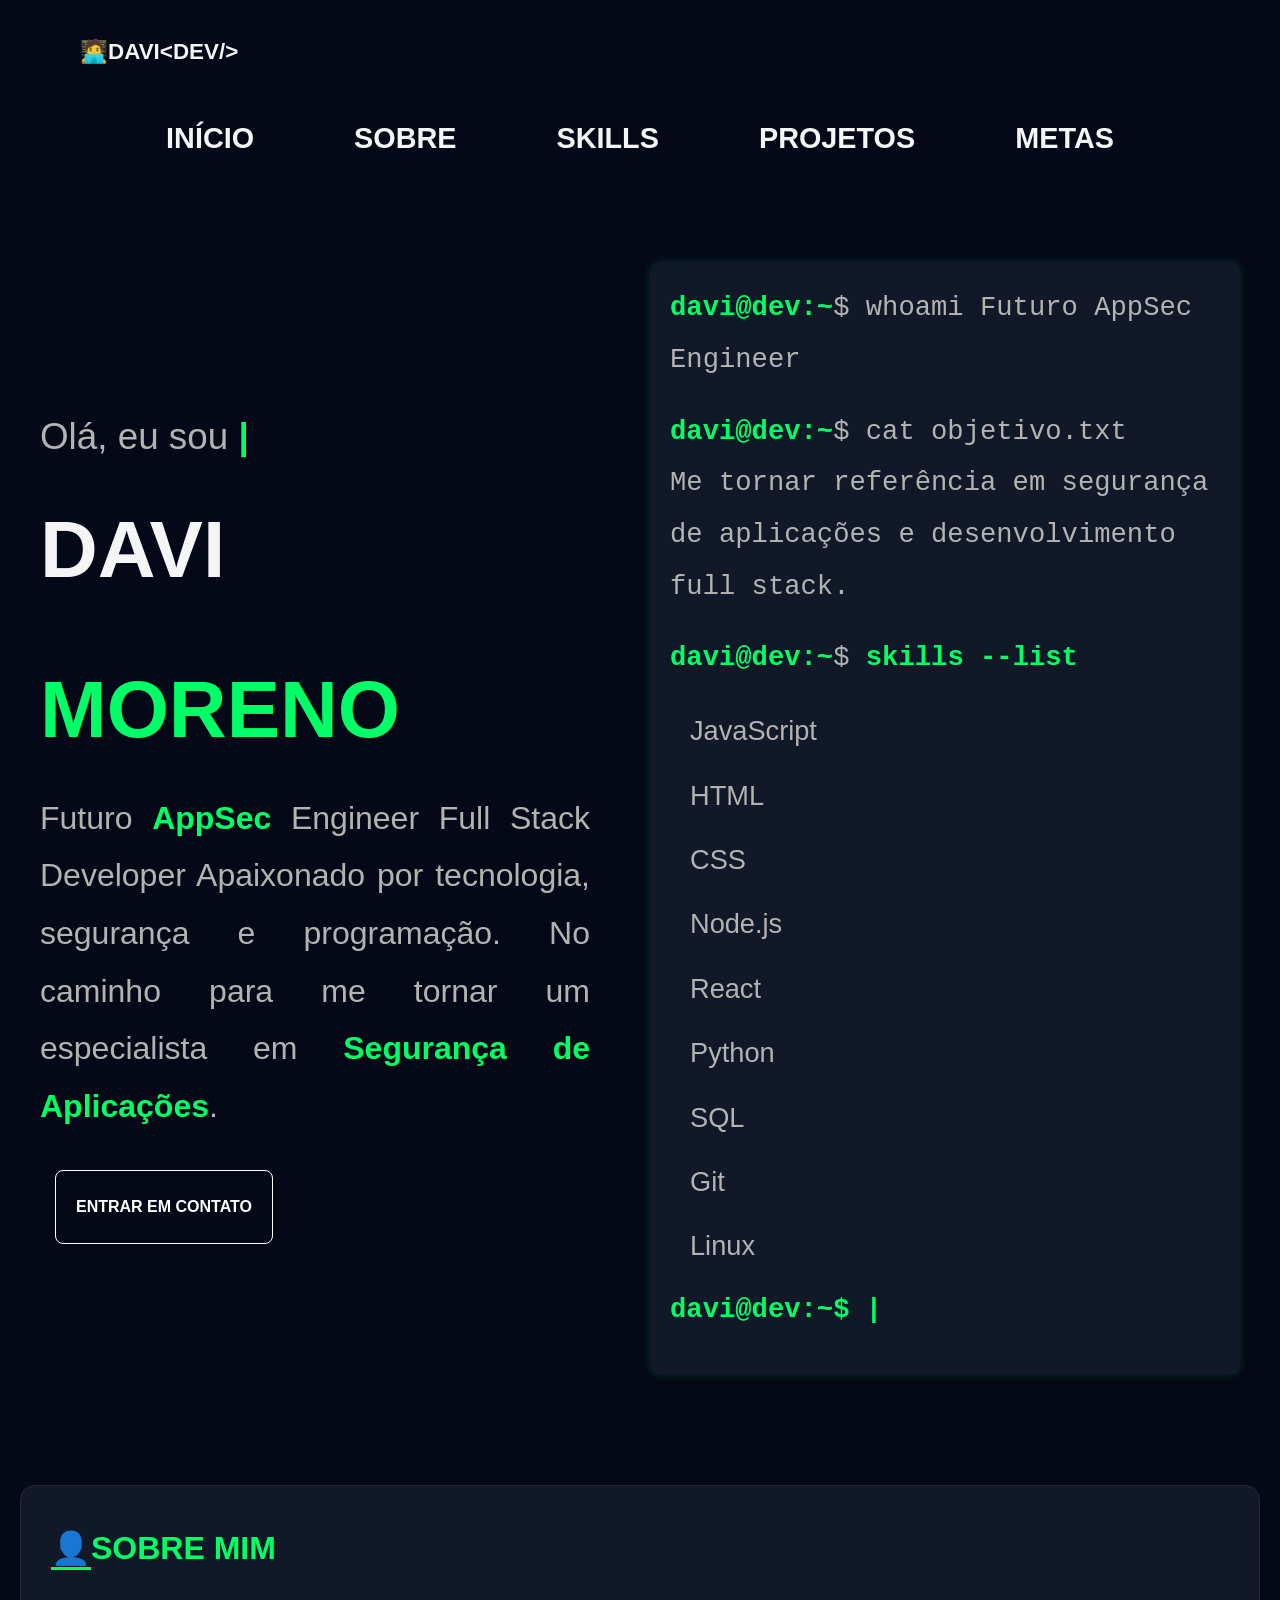
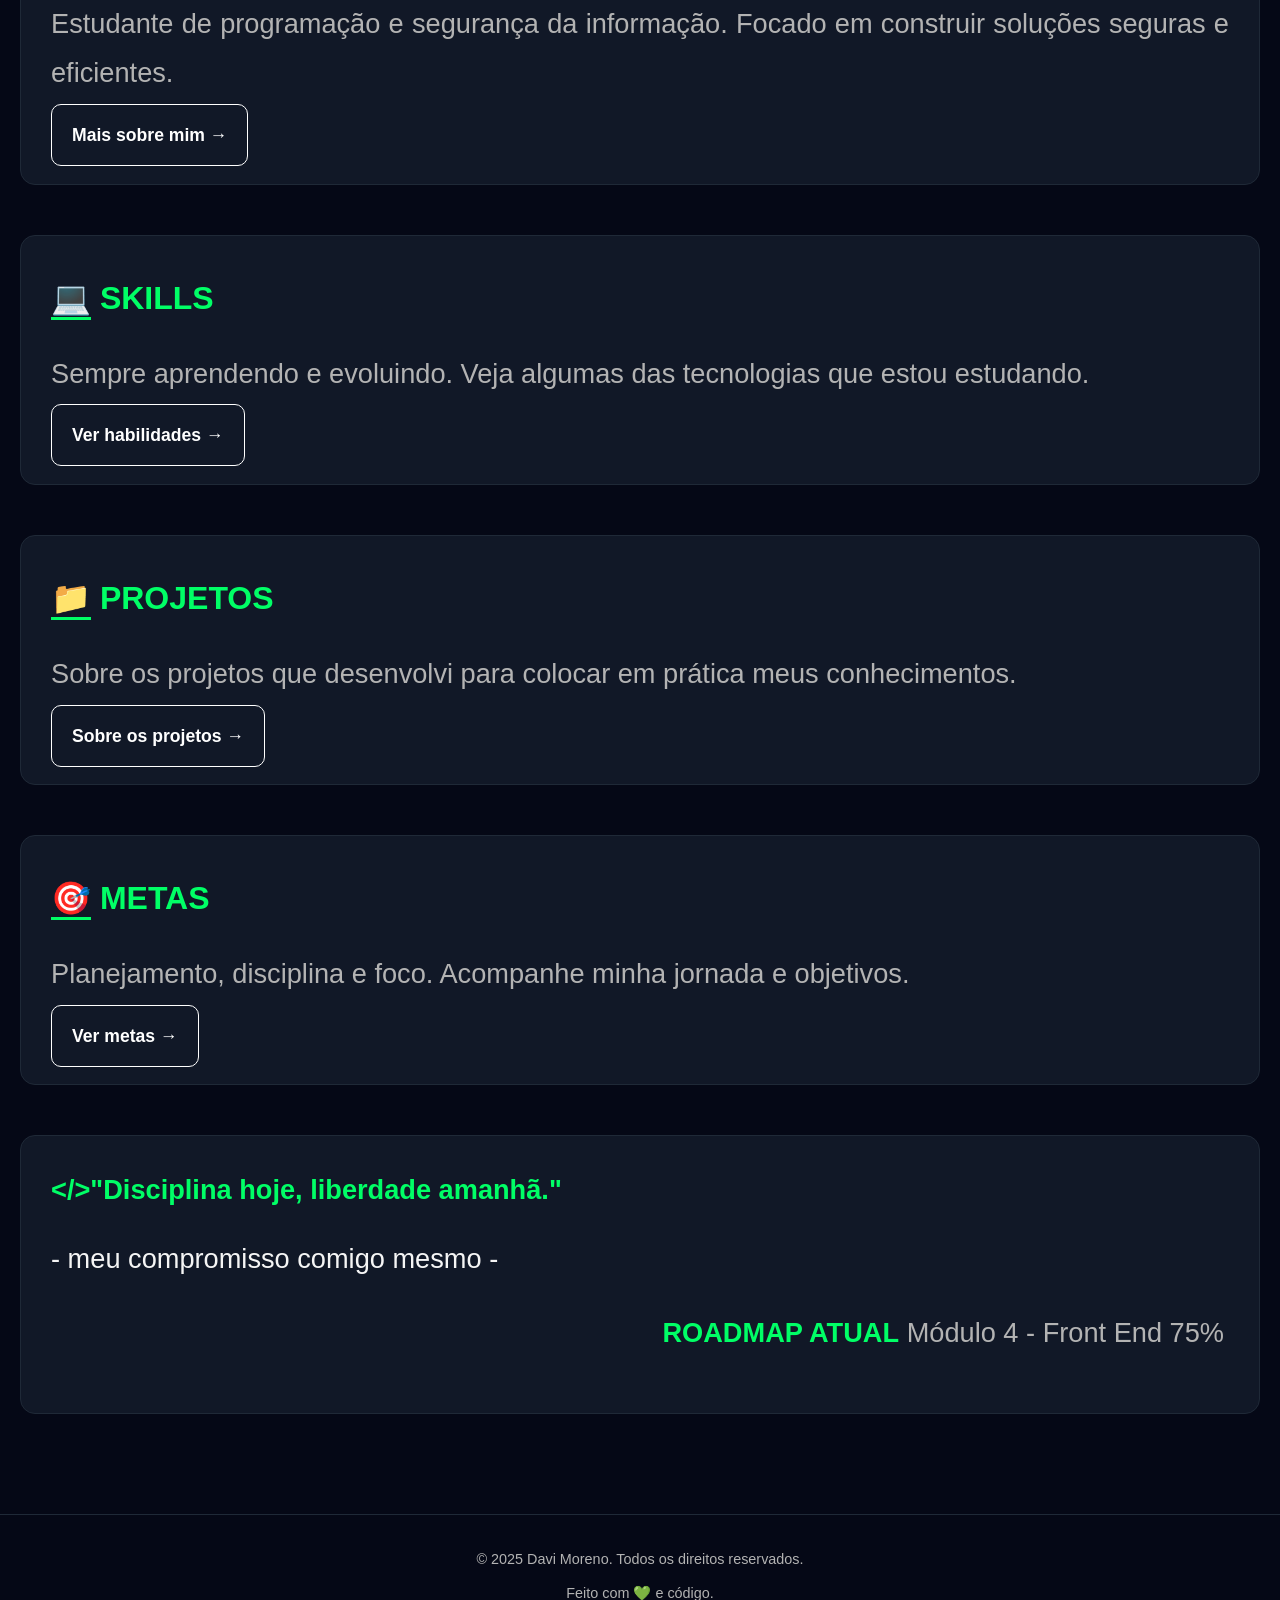
==== commit 0cd7d3c7: "atualização no index.html" ====
--- a/pages/index.html
+++ b/pages/index.html
@@ -34,7 +34,7 @@
                 <p class="para2">Olá, eu sou <span class="cursor">|</span></p>
                 <h1>DAVI <strong>MORENO</strong></h1>
 
-                <p>Futuro <strong>AppSec</strong> Engineer Full Stack Developer Apaixonado
+                <p class="subtitulo2">Futuro <strong>AppSec</strong> Engineer Full Stack Developer Apaixonado
                     por tecnologia, segurança e programação.
                     No caminho para me tornar um especialista em
                     <strong>Segurança de Aplicações</strong>.
--- a/style/index.css
+++ b/style/index.css
@@ -9,17 +9,17 @@
 
 .para2 {
     margin: 0px;
-    font-size: 2rem;
+    font-size: 2.3rem;
     padding: 0px;
 }
 
 
 #apresentacao h1 {
-    font-size: 4rem;
+    font-size: 5rem;
     padding: 0px;
 }
 
-.subtitulo {
+.subtitulo2 {
     margin-top: 0px;
 
     font-size: 2rem;
@@ -42,10 +42,10 @@
     max-width: 1600px;
 
     padding: 20px;
-    margin-top: 10px;
+  
 
     display: flex;
-    justify-content: space-between;
+    justify-content: space-evenly;
     align-items: center;
     gap: 60px;
 }
@@ -78,6 +78,7 @@
 }
 
 #terminal p {
+    font-size: 1.7rem;
     font-family: var(--font-terminal);
     margin-bottom: 20px;
     line-height: 1.9;
@@ -93,6 +94,7 @@
 
 #terminal li {
     margin-bottom: 10px;
+    font-size: 1.7rem;
 
     color: var(--text-gray);
 }
@@ -101,4 +103,17 @@
     text-align: right;
     color: var(--text-gray);
     padding: 5px;
+}
+
+.cards h2 {
+    font-size: 2rem;
+}
+
+.cards p {
+    font-size: 1.7rem;
+    line-height: 1.8;
+}
+.cards a {
+    font-size: 1.1rem;
+    padding: 20px;
 }
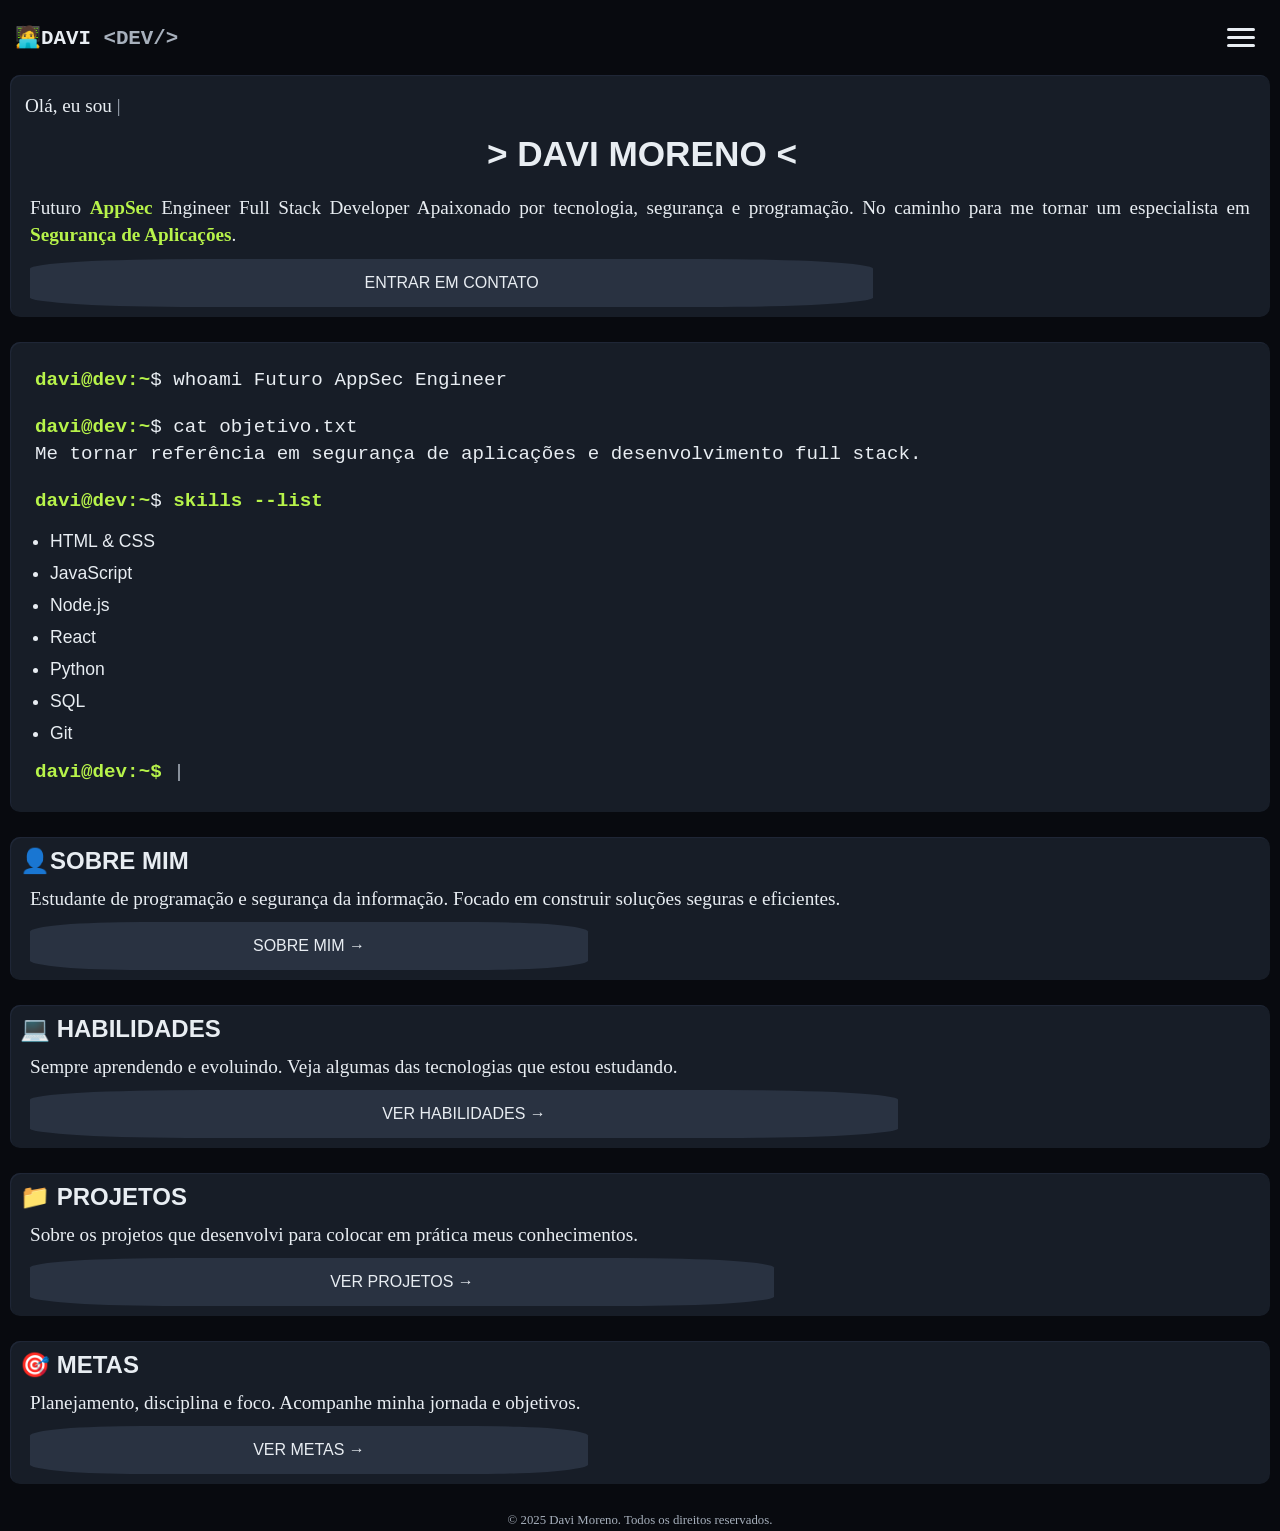
==== commit cdd70352: "teste" ====
--- a/pages/index.html
+++ b/pages/index.html
@@ -6,47 +6,52 @@
     <meta name="viewport" content="width=device-width, initial-scale=1.0">
     <title>Meu Site Pessoal | Davi Moreno</title>
 
+    <link rel="stylesheet" href="../style/style.css">
+    <link rel="stylesheet" href="../style/index.css">
+</head>
 
-    <link rel="stylesheet" href="../style/styles.css">
-    <link rel="stylesheet" href="../style/index.css">
-    <link rel="stylesheet" href="../style/media-querys.css">
+<body id="corpo-index">
+    <header id="container-cabeca">
 
 
-</head>
+        <h3 class="item1">🧑‍💻DAVI <span class="destaque">&lt;DEV/&gt</span></h3>
 
-<body>
-    <header>
-        <button id="menu-btn">☰</button>
-        <h3 id="txt-canto">🧑‍💻DAVI&lt;DEV/&gt;</h3>
+        <button id="menu-hamburguer" class="menu-hamburguer" type="button" aria-label="Abrir menu">
 
-        <nav id="menu">
-            <a href="#inicio">INÍCIO</a>
+            <span></span>
+            <span></span>
+            <span></span>
+
+        </button>
+
+        <nav class="item" id="menu">
             <a href="#sobre">SOBRE</a>
-            <a href="#skills">SKILLS</a>
+            <a href="#skills">HABILIDADES</a>
             <a href="#projetos">PROJETOS</a>
             <a href="#metas">METAS</a>
 
         </nav>
 
-        <div class="hero">
+    </header>
 
-            <section id="apresentacao" class="titulo-principal">
-                <p class="para2">Olá, eu sou <span class="cursor">|</span></p>
-                <h1>DAVI <strong>MORENO</strong></h1>
+    <main id="main-index">
+        <div>
 
-                <p class="subtitulo2">Futuro <strong>AppSec</strong> Engineer Full Stack Developer Apaixonado
+            <section id="apresentacao" class="cards">
+                <p id="p1">Olá, eu sou <span class="destaque">|</span></p>
+                <h1> &gt; DAVI MORENO &lt;</h1>
+
+                <p>Futuro <strong>AppSec</strong> Engineer Full Stack Developer Apaixonado
                     por tecnologia, segurança e programação.
                     No caminho para me tornar um especialista em
                     <strong>Segurança de Aplicações</strong>.
                 </p>
 
-                <a href="contato.html" id="btn-contato" class="btn">ENTRAR EM CONTATO</a>
+                <a href="./pages/contato.html" id="link-header"> ENTRAR EM CONTATO</a>
 
             </section>
 
-
-
-            <section id="terminal">
+            <section id="terminal" class="cards">
 
                 <p>
                     <strong>davi@dev:~</strong>$ whoami
@@ -67,47 +72,45 @@
                 </p>
                 <ul>
 
+                    <li>HTML & CSS</li>
                     <li> JavaScript</li>
-                    <li>HTML</li>
-                    <li>CSS</li>
                     <li>Node.js</li>
                     <li>React</li>
                     <li>Python</li>
                     <li>SQL</li>
-                    <li>Git</li>
-                    <li>Linux</li>
+                    <li id="sobre">Git</li>
+
 
                 </ul>
 
                 <p>
-                    <strong>davi@dev:~$ </strong><span class="cursor">|</span>
+                    <strong>davi@dev:~$ </strong><span class="destaque">|</span>
                 </p>
 
             </section>
 
         </div>
 
-    </header>
 
-    <main>
+        <section class="cards">
+            <h2>👤SOBRE MIM</h2>
 
-        <section class="cards" id="sobre">
-            <h2> <span class="emoji">👤</span>SOBRE MIM</h2>
-
-            <p>
+            <p id="skills">
                 Estudante de programação e
                 segurança da informação.
                 Focado em construir soluções
                 seguras e eficientes.
             </p>
 
-            <a href="sobre-mim.html">Mais sobre mim →</a>
+            <a href="sobre-mim.html">SOBRE MIM →</a>
 
         </section>
 
 
-        <section class="cards" id="skills">
-            <h2> <span class="emoji">💻</span> SKILLS</h2>
+        <section class="cards" id="habilidades">
+            <h2>💻 HABILIDADES
+
+            </h2>
 
             <p>
                 Sempre aprendendo e evoluindo.
@@ -115,27 +118,27 @@
                 que estou estudando.
             </p>
 
-            <a href="habilidades.html">Ver habilidades →</a>
+            <a href="./pages/habilidades.html">VER HABILIDADES →</a>
 
         </section>
 
 
         <section class="cards" id="projetos">
-            <h2> <span class="emoji">📁</span> PROJETOS</h2>
+            <h2>📁 PROJETOS</h2>
 
-            <p>
+            <p id="projetos">
                 Sobre os projetos que desenvolvi para
                 colocar em prática meus
                 conhecimentos.
             </p>
 
-            <a href="projetos.html">Sobre os projetos →</a>
+            <a href="projetos.html">VER PROJETOS →</a>
 
         </section>
 
 
         <section class="cards" id="metas">
-            <h2> <span class="emoji">🎯</span> METAS</h2>
+            <h2>🎯 METAS</h2>
 
             <p>
                 Planejamento, disciplina e foco.
@@ -143,25 +146,9 @@
                 e objetivos.
             </p>
 
-            <a href="metas.html">Ver metas →</a>
+            <a href="metas.html">VER METAS →</a>
         </section>
 
-
-        <aside class="cards">
-            <p>
-                <strong> &lt;/&gt;"Disciplina hoje, liberdade amanhã."</strong> <br>
-            </p>
-
-            <p>
-                - meu compromisso comigo mesmo -
-            </p>
-
-            <p id="direita">
-                <strong>ROADMAP ATUAL</strong>
-                Módulo 4 - Front End
-                75%
-            </p>
-        </aside>
     </main>
 
     <footer>
@@ -169,11 +156,9 @@
 
         <p>© 2025 Davi Moreno. Todos os direitos reservados.</p>
 
-        <p>Feito com 💚 e código.</p>
-
     </footer>
 
-    <script src="script.js"></script>
+    <script src="../script/script.js"></script>
 </body>
 
 </html>
--- a/style/style.css
+++ b/style/style.css
@@ -0,0 +1,256 @@
+@charset "UTF-8";
+
+* {
+    padding: 0;
+    margin: 0;
+    box-sizing: border-box;
+}
+
+
+:root {
+
+
+
+    /* FUNDOS */
+    --bg-main: #080A0F;
+    --bg-secondary: #10141C;
+    --card-bg: #171D27;
+    --card-highlight: #1E2633;
+
+    /* CORES DE DESTAQUE */
+    --primary: #B7F34A;
+    --secondary: #8B5CF6;
+    --accent: #5DE4FF;
+
+    /* TEXTOS */
+    --text-white: #E8EDF2;
+    --text-gray: #A7B0BC;
+    --text-dark: #667180;
+
+    /* BORDAS */
+    --border-color: #293241;
+
+    /* ALERTAS */
+    --danger: #FF5C5C;
+
+    /* FONTES */
+    --font-title: 'Orbitron', sans-serif;
+    --font-terminal: 'Share Tech Mono', monospace;
+    --font-default: Arial, Helvetica, sans-serif;
+}
+
+h2, h1 {
+    font-family: var(--font-title);
+}
+
+a {
+    font-family: var(--font-default);
+}
+
+li {
+    font-family: var(--font-default);
+}
+#container-cabeca {
+    position: relative;
+    display: flex;
+    justify-content: space-between;
+
+    margin-top: 10px;
+    padding: 15px;
+
+    font-family: var(--font-terminal);
+}
+
+.item1 {
+    font-size: 1.3rem;
+    margin-top: 0px;
+}
+
+.item1:hover {
+    font-weight: 900;
+    cursor: pointer;
+    font-size: 1.6rem;
+    transition: 0.6s;
+}
+
+h2 {
+    color: var(--text-white);
+}
+
+#lista ul {
+    margin-left: 25px;
+    line-height: 1.3rem;
+}
+
+#lista li {
+    padding-bottom: 10px;
+}
+
+#lista h3 {
+    font-size: 1.1rem;
+    margin-left: 6px;
+    padding-bottom: 10px;
+}
+
+
+body {
+    color: var(--text-white);
+    background-color: var(--bg-main);
+    font-family: var(--font);
+}
+
+nav a {
+    color: var(--text-white);
+    text-decoration: none;
+    font-size: 1.2rem;
+}
+
+strong {
+    color: var(--primary);
+}
+
+.cards {
+    display: flex;
+    flex-direction: column;
+    justify-items: flex-start;
+    margin: 10px;
+    padding: 10px;
+
+    box-shadow: inset 1px 1px 1px rgb(33, 41, 57);
+    border-radius: 10px;
+    background-color: var(--card-bg);
+    margin-bottom: 25px;
+
+}
+
+.cards h1 {
+    padding: 0px 0px 0px 4px;
+    font-size: 2.4rem;
+
+    margin-bottom: 10px;
+    margin-top: 10px;
+}
+
+.cards p {
+    padding: 10px;
+    text-align: justify;
+    font-size: 1.2rem;
+    line-height: 1.7rem;
+}
+
+.cards a {
+    background-color: var(--border-color);
+    color: var(--text-white);
+    padding: 15px;
+    text-align: center;
+
+    margin-left: 10px;
+    width: 45%;
+
+    text-decoration: none;
+    border-radius: 20%;
+}
+
+.cards a:hover {
+    background-color: var(--accent);
+    color: var(--bg-main);
+
+}
+
+.destaque {
+    color: var(--text-gray);
+}
+
+/* BOTÃO */
+
+.menu-hamburguer {
+    display: flex;
+    flex-direction: column;
+    justify-content: center;
+    align-items: center;
+    margin-right: 10px;
+    padding: 0;
+
+    background: transparent;
+    border: none;
+
+    cursor: pointer;
+
+    gap: 5px;
+}
+
+/* BARRAS */
+
+.menu-hamburguer span {
+    width: 28px;
+    height: 3px;
+
+    background-color: var(--text-white);
+
+    border-radius: 5px;
+
+    transition:
+        transform 0.3s ease,
+        opacity 0.3s ease;
+}
+
+.menu-hamburguer span:hover {
+    background-color: var(--primary-hover);
+
+    transition: 0.4s;
+   
+
+}
+
+    #menu {
+        display: none;
+
+        position: absolute;
+        top: 70px;
+        right: 30px;
+
+        flex-direction: column;
+        gap: 15px;
+
+        padding: 35px;
+
+        background: #111;
+        border: 1px solid var(--cor-primaria);
+        border-radius: 15px;
+        font-weight: bolder;
+
+        z-index: 999;
+    }
+
+    #menu.ativo {
+        display: flex;
+    }
+
+    #menu a {
+        text-decoration: none;
+    }
+
+/* PRIMEIRA BARRA */
+
+.menu-hamburguer.ativo span:nth-child(1) {
+    transform: translateY(8px) rotate(45deg);
+}
+
+/* SEGUNDA BARRA */
+
+.menu-hamburguer.ativo span:nth-child(2) {
+    opacity: 0;
+}
+
+/* TERCEIRA BARRA */
+
+.menu-hamburguer.ativo span:nth-child(3) {
+    transform: translateY(-8px) rotate(-45deg);
+}
+
+footer {
+    font-size: 0.8rem;
+    text-align: center;
+    padding: 4px;
+    color: var(--text-gray);
+}
--- a/style/index.css
+++ b/style/index.css
@@ -1,119 +1,47 @@
-@charset "UTF-8";
 
-* {
-    margin: 0;
-    padding: 0;
-    box-sizing: border-box;
+
+
+#p1 {
+    font-size: 1.2rem;
+    padding: 7px 0px 5px 5px;
 }
 
-
-.para2 {
-    margin: 0px;
-    font-size: 2.3rem;
-    padding: 0px;
+#link-header {
+    width: 60%;
 }
 
-
 #apresentacao h1 {
-    font-size: 5rem;
-    padding: 0px;
+    font-size: 2.2rem;
+    text-align: center;
 }
 
-.subtitulo2 {
-    margin-top: 0px;
-
-    font-size: 2rem;
-    color: var(--text-gray);
-
-}
-
-#btn-contato {
-    padding: 20px;
-    align-items: center;
-    margin: 15px 0px 0px 15px;
-}
-
-#btn-contato:hover {
-    background-color: var(--green-primary);
-    color: var(--border-color);
-}
-
-.hero {
-    max-width: 1600px;
-
-    padding: 20px;
-  
-
-    display: flex;
-    justify-content: space-evenly;
-    align-items: center;
-    gap: 60px;
-}
-
-#apresentacao {
-    flex: 1;
-    text-align: justify;
+#apresentacao a {
+    width: 68%;
 }
 
 #terminal {
-    flex: 1;
+    display: flex;
+    flex-direction: column;
+    justify-items: flex-start;
+
+    line-height: 2rem;
+    font-family: var(--font-terminal);
+    font-size: 1.1rem;
+    padding: 15px;
 }
 
-
-#terminal {
-    position: block;
-    background-color: var(--card-bg);
-
-    border-radius: 10px;
-    padding: 20px;
-
-    margin-top: 40px;
-    margin-bottom: 50px;
-    box-shadow: 0 0 10px rgba(0, 255, 102, 0.16);
-
-}
-
-#terminal:hover {
-    box-shadow: 0 0 15px rgba(0, 255, 102, 0.3);
-}
-
-#terminal p {
-    font-size: 1.7rem;
-    font-family: var(--font-terminal);
-    margin-bottom: 20px;
-    line-height: 1.9;
-}
-
-#terminal strong {
-    color: var(--green-primary);
+.terminal strong {
+    color: var(--accent);
 }
 
 #terminal ul {
-    margin-left: 20px;
+    margin-left: 25px;
 }
 
-#terminal li {
-    margin-bottom: 10px;
-    font-size: 1.7rem;
-
-    color: var(--text-gray);
+ #projetos a {
+    width: 60%;
 }
 
-#direita {
-    text-align: right;
-    color: var(--text-gray);
-    padding: 5px;
-}
-
-.cards h2 {
-    font-size: 2rem;
-}
-
-.cards p {
-    font-size: 1.7rem;
-    line-height: 1.8;
-}
-.cards a {
-    font-size: 1.1rem;
-    padding: 20px;
+#habilidades a {
+    width: 70%;
 }
